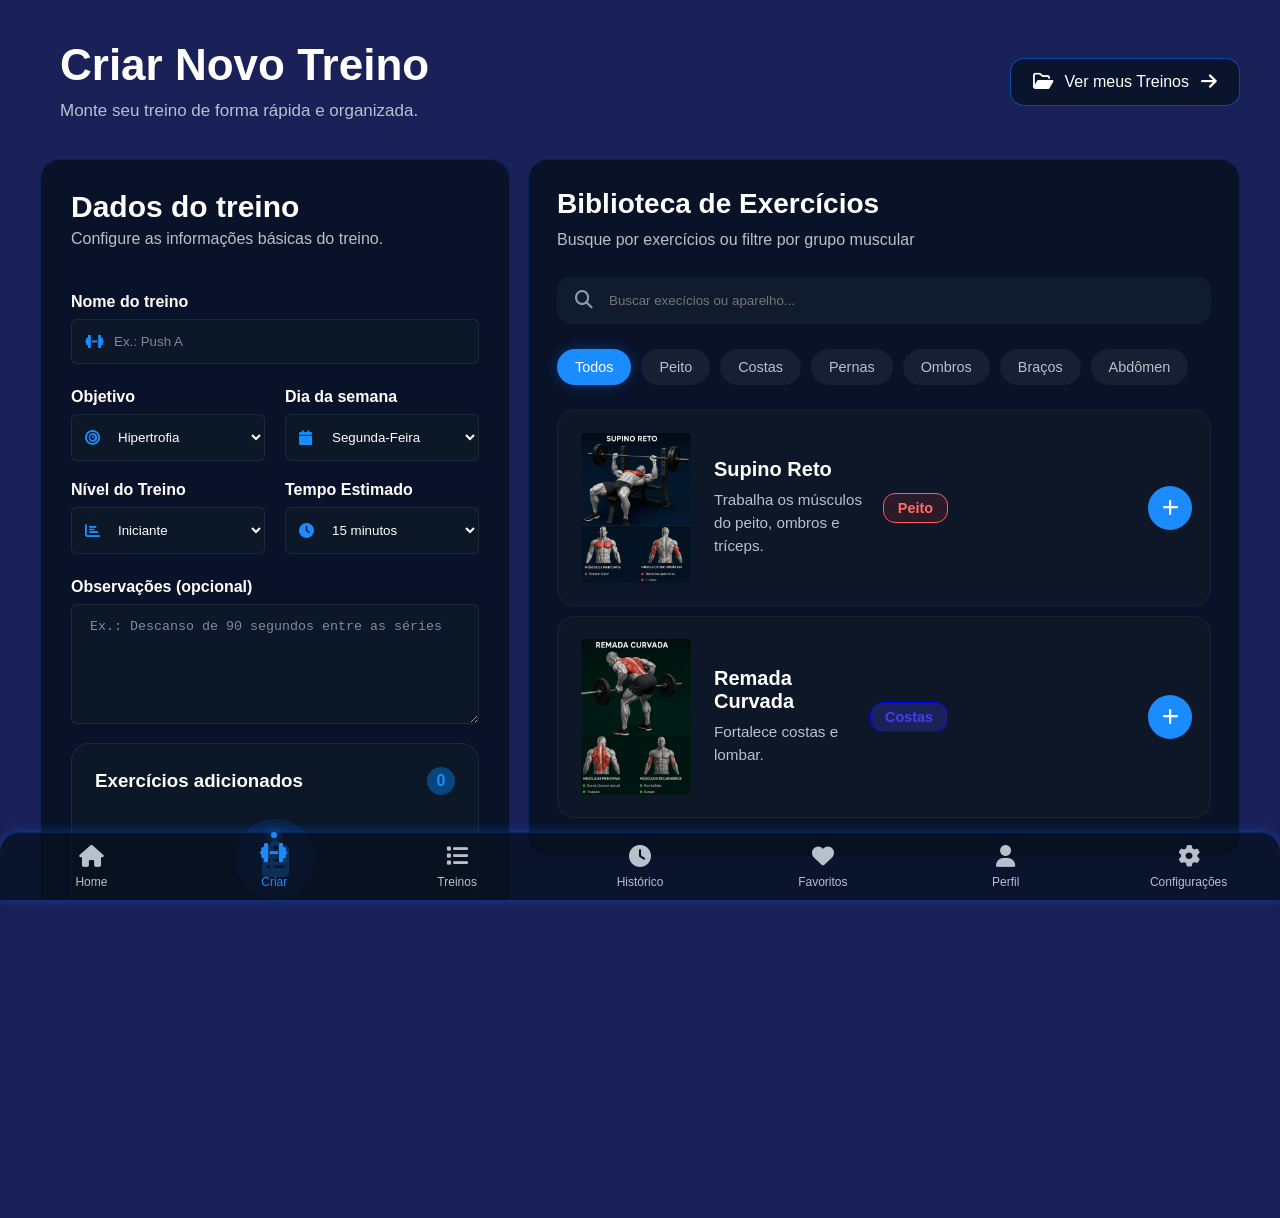
==== pages/criar-treino.html @ e54605cf "Primeiro commit - Dashboard Fitness" ====
<!DOCTYPE html>
<html lang="pt-br">
<head>
    <meta charset="UTF-8">
    <meta name="viewport" content="width=device-width, initial-scale=1.0">
    <link rel="stylesheet" href="../css/global.css">
    <link rel="stylesheet" href="../css/dashboard.css">
    <link rel="stylesheet" href="https://cdnjs.cloudflare.com/ajax/libs/font-awesome/6.5.1/css/all.min.css">
    <title>Guiftness</title>

    
</head>
<body>
   <main class="conteudo">
    <header class="cabecalho-pagina">
        <div class="cabecalho-esquerdo">

            <div class="cabecalho-icone">
                
            </div>

            <div class="cabecalho-titulo">
                <h1>Criar Novo Treino</h1>
                <p>
                    Monte seu treino de forma rápida e organizada.
                </p>
            </div>

        </div>
        <div class="cabecalho-direito">

            <div class="cabecalho-link">
                <a href="treinos.html"> 
                    <i class="fa-regular fa-folder-open"></i>
                    <span>Ver meus Treinos </span>
                    <i class="fa-solid fa-arrow-right"></i>

                </a>
            </div>

        </div>

    </header>

    <section class="area-principal">
       
        <section class="card-treino">

            <header class="titulo-card">
                <h2>Dados do treino</h2>
                <p>
                    Configure as informações básicas do treino.
                </p>

            </header>
            <form class="form-treino">
                <div class="campo-formulario">
                    
                    <label for="nomeTreino">
                        Nome do treino
                    </label>
                    <div class="campo-icone">
                        <i class="fa-solid fa-dumbbell"></i>
                        <input
                        type="text"
                        id="nomeTreino"
                        placeholder="Ex.: Push A">
                    </div>

                </div>
                <div class="campos-grid">
                    <div class="campo-formulario">
                        <label for="objetivoTreino"> Objetivo</label>

                        <div class="campo-icone">
                            <i class="fa-solid fa-bullseye"></i>

                            <select name="objetivoTreino"
                            class="objetivo-treino" >
                    
                        
                                <option value="hipertrofia">
                                    Hipertrofia
                                </option>
                                <option value="forca">
                                    Força
                                </option>
                                <option value="resistencia">
                                    Resistência
                                </option>
                                <option value="emagrecimento">
                                    Emagrecimento
                                </option>
                    
                            </select>
                        </div>
                    </div>
                    <div class="campo-formulario">
                        <label for="dia">Dia da semana</label>

                        <div class="campo-icone">
                            <i class="fa-solid fa-calendar"></i>


                            <select name="dia" id="dia">
                            
                                <option value="segunda">
                                    Segunda-Feira
                                </option>
                                <option value="terca">
                                    Terça-Feira
                                </option>
                                <option value="quarta">
                                    Quarta-Feira
                                </option>
                                <option value="quinta">
                                    Quinta-Feira
                                </option>
                                <option value="sexta">
                                    Sexta-Feira
                                </option>
                                <option value="sabado">
                                    Sabádo
                                </option>
                                <option value="domingo">
                                    Domingo
                                </option>
                            </select>
                        </div>
                    </div>
                    <div class="campo-formulario">

                       <label for="nivel">Nível do Treino</label>

                       <div class="campo-icone">
                        <i class="fa-solid fa-chart-bar"></i>


                           <select name="nivel" id="nivel">
                           
                                <option value="iniciante">
                                    Iniciante
                                </option>
                                <option value="intermediario">
                                    Intermediário
                                </option>
                                <option value="avancado">
                                    Avançado
                                </option>
                           </select>
                       </div>
                        
                    </div>
                    <div class="campo-formulario">
                        <label for="tempo">
                            Tempo Estimado
                        </label>
                        <div class="campo-icone">

                            <i class="fa-solid fa-clock"></i>
                            
                            <select name="tempo" id="tempo" >
                            
                                <option value="15">
                                    15 minutos
                                </option>
                                <option value="30">
                                    30 minutos
                                </option>
                                <option value="45">
                                    45 minutos
                                </option>
                                <option value="60">
                                    60 minutos
                                </option>
                                <option value="75">
                                    75 minutos
                                </option>
                                <option value="90">
                                    90 minutos
                                </option>
                                <option value="120">
                                    120 minutos
                                </option>
                            </select>
                        </div>
                    </div>
                </div>
                <div class="campo-formulario">
                    <label for="observacoes">
                        Observações (opcional)
                    </label>
                    <textarea 
                    name="observacoes" 
                    id="observacoes"
                    placeholder="Ex.: Descanso de 90 segundos entre as séries"></textarea>

                </div>
            </form>

        <section class="exercicios-adicionados">

                <header>
                    <h3>Exercícios adicionados </h3>
                    <span class="contador">0</span>
                </header>

                <div class="conteudo-lista">
                    <i class="fa-solid fa-clipboard-list"></i>

                    <h4>Nenhum exercício adicionado</h4>

                    <p>Adicione exercícios da biblioteca ao lado para montar seu treino</p>

                </div>
         </section>

         <footer class="acoes-treino">

            <button>
                <i class="fa-regular fa-floppy-disk"></i>
                Salvar treino
            </button>

         </footer>
           

        </section>
        
        <section class="biblioteca">
            <header>
                <h2>Biblioteca de Exercícios</h2>
                <p>Busque por exercícios ou filtre por grupo muscular</p>
            </header>
            <div class="campo-busca">

                <i class="fa-solid fa-magnifying-glass"></i>

               <input 
               type="search" 
               name="busca"
               id="busca"
               placeholder="Buscar execícios ou aparelho...">
            </div>
            <div class="filtros">
                <button class="ativo" data-filtro="todos">Todos</button>
                <button data-filtro="peito">Peito</button>
                <button data-filtro="costas">Costas</button>
                <button data-filtro="pernas">Pernas</button>
                <button data-filtro="ombros">Ombros</button>
                <button data-filtro="braco">Braços</button>
                <button data-filtro="abdomen">Abdômen</button>
            </div>
            <div class="lista-exercicio">
            <!--     <article class="card-exercicio" data-grupo="peito">

                    <img src="#" alt="Pessoa executando o exercício Supino Reto.">

                    <div class="conteudo-exercicio">

                        <h3>Supino Reto</h3>
  
                        <p class="descricao">
                            Trabalha os músculos do peito,  <br>ombros e tríceps.
                        </p>
                    </div>
                     <div class="acoes-exercicio">

                        <div class="tags">
                            <span class="tag-musculo-peito">Peito</span>

                           
                           
                        </div>
                        
                        <button class="btn-adicionar">
                            <i class="fa-solid fa-plus"></i>
                        </button>
                    </div> -->
                </article>
            </div>      
        </section>
      
     
    </section>
    
    <section class="informacoes">
        <article>

        </article>
        <article>

        </article>
        <article>

        </article>

    </section>
    
    

   </main>
       <nav class="menu-inferior">

            <a  href="../index.html">
                <i class="fa-solid fa-house"></i>
                <span>Home</span>
            </a>

            <a class="ativo"  href="pages/criar-treino.html">
               <i class="fa-solid fa-dumbbell"></i>
                <span>Criar</span>
            </a>

            <a href="pages/treinos.html" class="btn">
                <i class="fa-solid fa-list"></i>
                <span>Treinos</span>
            </a>

            <a href="pages/historico-treino.html">
                <i class="fa-solid fa-clock"></i>
                <span>Histórico</span>
            </a>

            <a href="pages/exercicios-favoritos.html">
                <i class="fa-solid fa-heart"></i>
                <span>Favoritos</span>
            </a>

            <a href="pages/perfil.html">
                <i class="fa-solid fa-user"></i>
                <span>Perfil</span>
            </a>

            <a href="pages/configuracoes.html">
                <i class="fa-solid fa-gear"></i>
                <span>Configurações</span>
            </a>


        </nav>
   
   <script src="../js/criar-treino.js"></script>
</body>
</html>
---- css/global.css ----
@charset "UTF-8";

:root {
    --corFundo0: rgb(26, 32, 88);
    --cor1: #006eff;
    --cor2: #1b8cff;
    --cor3: rgba(0,140,255,0.4);

    --font-padrao: Arial, Helvetica,  Sans-serif;
    --font-destaque: ;
}

/* Remove espaços padrões do navegador */
* {
    margin: 0px;
    padding: 0px;
    box-sizing: border-box;
    
}

html, body {
    width: 100%;
    margin: 0;
    padding: 0;
    overflow-x: hidden;

}

main {
    margin: auto;
    
    padding: 40px;
}

body {
    font-family: var(--font-padrao);
    color: white;

    background-color: var(--corFundo0); /* Se caso o sevidor demorar carregar a imagem*/
    background-image: linear-gradient(rgba(5,12,24,.78)), url(../imagens/fundo-index02.png);
    background-size: cover;
    background-position: center;
    background-attachment: fixed;
    height: 100vh;
    
}


.logo {
    display: flex;
   
    align-items: center;
    gap: 15px;
    padding: 5px;
   
}

.logo i {
    
    font-size: 34px;
    color: var(--cor2);
}

.logo span {
    color: var(--cor2);

}

.texto-logo h2 {
    color: white;
    font-size: 20px;
}

.texto-logo span {
    color: var(--cor2);
    font-size: 18px;
    font-weight: bold;
}

/*Configuração da SIDEBAR*/

.menu-inferior {
    position: fixed;

    bottom: 0;
    left: 0;

    width: 100%;
    height: 80px;
}



.menu-inferior {
    position: fixed;
    bottom: 0;
    left: 0;

    width: 100%;
    height: 68px;

    display: flex;
    justify-content: space-around;
    align-items: center;

    background: rgba(7, 17, 31, .75);

    backdrop-filter: blur(0px);

    border-top: 1px solid rgba(0, 110, 255, .25);

    box-shadow: 0 0 12px rgba(0,110,255,.4);

    border-radius: 20px 20px 0 0 ;

    z-index: 1000;

    
}

.menu-inferior a {
    flex: 1;

    display: flex;
    flex-direction: column;

    align-items: center;
    justify-content: center;

    gap: 6px;

    text-decoration: none;
    color: #b8c0cc;

    transition: .3s;

    position: relative;
}

.menu-inferior a i {
    font-size: 22px;
    margin-bottom: 2px;
}

.menu-inferior a span {
    font-size: 12px;
    font-weight: 500;
}

.menu-inferior a.ativo {
    color: var(--cor2);
}

.menu-inferior a.ativo i {
    transform: translateY(-3px);
}

.menu-inferior a.ativo::before {
    content: "";

    position: absolute;

    width: 6px;
    height: 6px;

    top: -13px;
    left: 50%;

    transform: translateX(-50%);

    border-radius: 50%;

    background: var(--cor2);

    box-shadow: 0 0 10px var(--cor2);
}
---- css/dashboard.css ----
@charset "UTF-8";


/* Cores das tags dos treinos */
:root  {
    --tag-peito1: #ff5b5b;
    --tag-peito2: #ff6d6d;
    --tag-peito3: rgba(255,60,60,.12);
    --tag-costa1: rgb(0, 0, 245) ;
    --tag-costa2: rgb(63, 63, 245);
    --tag-costa3: rgba(70, 70, 250, 0.24);    
    --tag-ombros1:#f59e0b;     
    --tag-pernas1:#22c55e;               
}

/* CSS da pagina criar treino */
.cabecalho-pagina {
    display: flex;
    justify-content: space-between;
    align-items: center;

    margin-bottom: 35px;
}

.cabecalho-esquerdo {
    display: flex;
    align-items: center;
    gap: 20px;
}

.cabecalho-direito {
    display: flex;
    align-items: center;
    gap: 20px;
}


   
.cabecalho-titulo h1 {
    font-size: 44px;
    font-weight: 700;
    margin-bottom: 8px;
}

.cabecalho-titulo p {
    font-size: 17px;
    color: #b8c0cc;

    line-height: 1.5 ;
}

.cabecalho-icone i {
    position: absolute;

    left: 50px;

    top: 50%;

    transform: translateY(-50%);

    color: #8b98aa;

    pointer-events: none;
   


} 

.cabecalho-link a {
    display: flex;
    align-items: center;
    gap: 12px;

    padding: 14px 22px;

    border-radius: 14px;
    border: 1px solid rgba(0, 110, 255, .60);

    background: rgba(7, 17, 31, .75);

    color: white;

    text-decoration: none;

    transition: .3s;

   
}

.cabecalho-link a:hover {
    transform: translateY(-3px);

    border-color: var(--cor2);

    box-shadow: 0 0 20px rgba(0, 110, 255, .20);
}

/* ======================
Configuração dos painéis 
========================*/

.area-principal {
    display: grid;
    grid-template-columns: 470px 1fr;

    gap: 18px;

    align-items: start;

   /*  border: 2px solid red; */
    
   
}

/* ====================
Dados do Treino
======================= */


.card-treino {
    display: flex;
    flex-direction: column;
    gap: 15px;

    background: rgba(7, 17, 31, .82);

    border: 1px solid rgba(0, 110, 255, .20);

    border-radius: 20px;

    padding: 30px;

    backdrop-filter: blur(12px);

   /*  border: 2px solid yellow; */
}

.titulo-card {
    margin-bottom: 30px;
}

.titulo-card h2 {
    font-size: 30px;

    margin-bottom: 6px;
}

.titulo-card p {
    color: #b8c0cc;
}

.form-treino {
    display: flex;

    flex-direction: column;

    gap: 24px;
}







/* Campos-grid */
.campos-grid {
    display: grid;
    
    grid-template-columns: 1fr 1fr;

    gap: 20px;
}

/* Regra geral */
.campo-formulario input,
.campo-formulario select,
.campo-formulario textarea {
   

    width: 100%;

    padding: 14px 18px;

    border: 1px solid rgba(255, 255, 255, .08);

    border-radius: 6px;

    background: rgba(15, 25, 40, .85);

    color: #ffffff;
}

/* Regra específica dos campos que possuem ícone */
.campo-icone input,
.campo-icone select {
    
    padding-left: 42px;
}

.campo-icone {
    position: relative;
   

}

.campo-icone i {
    position: absolute;

    left: 14px;
    top: 50%;

    transform: translateY(-50%);

    color: var(--cor2);

    font-size: 15px;

    pointer-events: none;

    z-index: 1;


} 


.campo-formulario input:focus, 
.campo-formulario select:focus, 
.campo-formulario textarea:focus {
    outline: none;

    border-color: var(--cor2);

    box-shadow: 0 0 12px rgba(0, 110, 255, .25);
}

.campo-formulario input::placeholder,
.campo-formulario textarea::placeholder {

    color: #7d8b9f;
}

.campo-formulario textarea {
    min-height: 120px;
    resize: vertical;
}

.campo-formulario label {
    display: block;

    margin-bottom: 8px;

    font-weight: 600;
}


/* =========================
Seção exercícios adicionados
 ==========================*/

 .exercicios-adicionados {

    background: rgba(15,25, 40, .85);

    border: 1px solid rgba(255, 255, 255, .08);

    border-radius: 18px;

    padding: 23px;
}

.exercicios-adicionados header {
    display: flex;
    justify-content: space-between;

    align-items: center;

    margin-bottom: 24px;
}

.contador {
    display: flex;

    align-items: center;
    justify-content: center;

    width: 28px;
    height: 28px;

    border-radius: 999px;

    background: var(--cor3);
    color: var(--cor2);

    font-weight: 700;
}

.conteudo-lista {
    display: flex;
    flex-direction: column;
    align-items: center;
    justify-content: center;
    text-align: center;
    min-height: 220px;

    gap: 18px;
}

.conteudo-lista i {
    width: 80px;
    height: 80px;

    display: flex;
    justify-content: center;
    align-items: center;

    margin: 0 auto 25px;

    border-radius: 50%;
    background: rgba(0, 110, 255, .15);

    color: var(--cor2);

    font-size: 36px;
}

.conteudo-lista h4 {
    font-size: 22px;
    font-weight: 700;

    margin-bottom: 10px;

    color: white;
}

.conteudo-lista p {
    max-width: 320px;

    margin: 0 auto;

    line-height: 1.6;

    color: #b8c0cc;

    font-size: .95rem;
}

i {
    font-size: 18px;
    
}
.acoes-treino {
    margin-top: 18px;
}
.acoes-treino button {
    
    width: 100%;

    padding: 14px 20px;

    border: none;
    border-radius: 12px;

    background: var(--cor2);
    color: white;

    font-size: 1rem ;
    font-weight: 600;
    cursor: pointer;

    display: flex;
    align-items: center;
    justify-content: center;
    gap: 10px;

    transition: .3s ease;

}

.acoes-treino button:hover {
    transform: translateY(-2px);

    box-shadow: 0 8px 20px rgba(0, 110, 255, .30);  
}

.acoes-treino button:active {
    transform: translateY(0);
}

.acoes-lixeira button {
    display: flex;
    align-items: center;
    justify-content: center;
    
    width: 100%;
    
    border-radius: 10px;
    border: none;

    cursor: pointer;

    
}

/* =======================
 Cofiguração da Biblioteca
 =========================*/ 

 .biblioteca {
    background: rgba(7, 17, 31, .88);

    border: 1px solid rgba(0, 110, 255, .20);



    border-radius: 20px;

    padding: 28px;

   /*  border: 2px solid linen; */
}

.biblioteca header {
    margin-bottom: 25px;
}

.biblioteca h2 {
    font-size: 28px;
    margin-bottom: 8px;
}

.biblioteca p {
    color: #b8c0cc;

    line-height: 1.5;
}

.campo-busca {
    position: relative;
    margin: 25px 0;
}

.campo-busca i {
    position: absolute;

    left: 18px;

    top: 50%;

    transform: translateY(-50%);

    color: #8b98aa;

    pointer-events: none;
}

.campo-busca input {
    width: 100%;

    padding: 16px 20px 16px 52px;

    border: none;

    outline: none;

    border-radius: 14px;

    background: rgba(18, 30, 48, .85);

    color: white;

}

.filtros {
    display: flex;
    gap: 10px;

    margin: 25px 0;

    flex-wrap: wrap;
}

.filtros button {
    padding: 10px 18px;

    border: none;

    border-radius: 999px;

    background: rgba(255, 255, 255, .06);

    color: #b8c0cc;

    font-size: .9em;

    cursor: pointer;

    transition: .30s;
}

.filtros button:hover {
    background: rgba(0, 110, 255, .18);

    color: white;
}

.filtros  button.ativo {
    background: var(--cor2);

    color: white;

    box-shadow: 0 0 15px rgba(0, 110, 255, .35);
}


/* ========================
Estilização da Biblioteca
=========================== */



.card-exercicio {
  
    display: flex;
    align-items: center;

    gap: 18px;

    padding: 16px 18px;

    background: rgba(16, 24, 40, .92);

    border: 1px solid rgba(255, 255, 255, .05);

    border-radius: 18px;

    margin-bottom: 10px;

    transition: .3s ease;

}

.card-exercicio:hover {
    transform: translateY(-3px);

    border-color: rgba(0, 110, 255, .35);

    box-shadow:  0 12 25px rgba(0, 110, 255, .15);
}

.card-exercicio img {
    width: 120px;
    padding: 100px;
    padding: 6px 5px;

    border-radius: 10px;

    object-fit: cover;

    flex-shrink: 0;

    
}

.conteudo-exercicio {
    flex: 1;

    display: flex;

    flex-direction: column;

    gap: 8px;
}

.conteudo-exercicio h3 {
    font-size: 20px;

    font-weight: 700;

    color: white;
}

.descricao {
    color: #b8c0cc;

    line-height: 1.5;

    font-size: .95rem;
}

.acoes-exercicio {
    display: flex;
    align-items: center;

    gap: 200px;
    
    margin-left: auto;

}

.peito {
   
    display: inline-flex;
    align-items: center;
    justify-content: center;

    padding: 6px 14px;

    border-radius: 12px;

    font-size: .90rem;
    font-weight: 600;

    border: 1px solid var(--tag-peito1) ;
    color: var(--tag-peito2);
    background: var(--tag-peito3);
}

.costas {
   

    display: inline-flex;
    align-items: center;
    justify-content: center;

    padding: 6px 14px ;

    border-radius: 12px;

    font-size: .90rem;
    font-weight: 600;

    border: 1px solid var(--tag-costa1);
    color: var(--tag-costa2);
    background: var(--tag-costa3);

}



 .lista-exercicio button {
    width: 44px;
    height: 44px;

    border: none;

    border-radius: 50%;

    background: var(--cor2);

    color: white;

    font-size: 20px;

    cursor: pointer;

    transition: .30s;
}

.lista-exercicio button:hover {
    transform: scale(1.08);

    box-shadow: 0 0 20px rgba(0, 110, 255, .35);
}
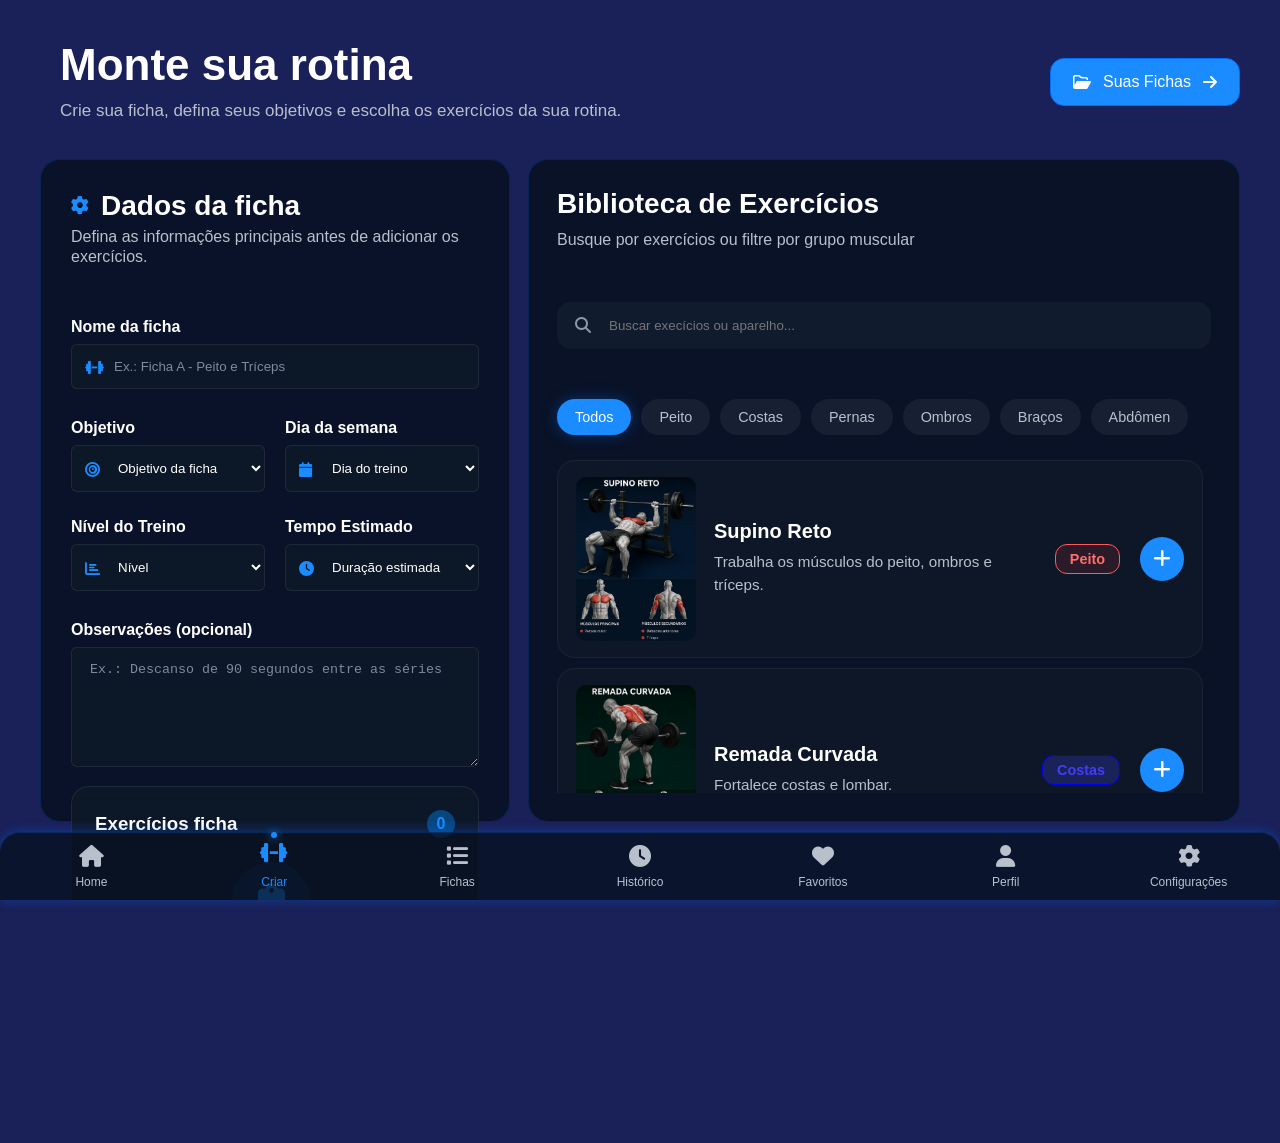
==== commit 0ec17284: "Novas funcionalidades adicionadas: foi implementado uma função para criar fichas dos exercícios" ====
--- a/pages/criar-treino.html
+++ b/pages/criar-treino.html
@@ -4,7 +4,8 @@
     <meta charset="UTF-8">
     <meta name="viewport" content="width=device-width, initial-scale=1.0">
     <link rel="stylesheet" href="../css/global.css">
-    <link rel="stylesheet" href="../css/dashboard.css">
+    <link rel="stylesheet" href="../css/criar-treino.css">
+    <link rel="stylesheet" href="../css/treino.css">
     <link rel="stylesheet" href="https://cdnjs.cloudflare.com/ajax/libs/font-awesome/6.5.1/css/all.min.css">
     <title>Guiftness</title>
 
@@ -20,9 +21,9 @@
             </div>
 
             <div class="cabecalho-titulo">
-                <h1>Criar Novo Treino</h1>
+                <h1>Monte sua rotina</h1>
                 <p>
-                    Monte seu treino de forma rápida e organizada.
+                    Crie sua ficha, defina seus objetivos e escolha os exercícios da sua rotina.
                 </p>
             </div>
 
@@ -32,7 +33,7 @@
             <div class="cabecalho-link">
                 <a href="treinos.html"> 
                     <i class="fa-regular fa-folder-open"></i>
-                    <span>Ver meus Treinos </span>
+                    <span>Suas Fichas </span>
                     <i class="fa-solid fa-arrow-right"></i>
 
                 </a>
@@ -46,26 +47,31 @@
        
         <section class="card-treino">
 
-            <header class="titulo-card">
-                <h2>Dados do treino</h2>
-                <p>
-                    Configure as informações básicas do treino.
-                </p>
+            <header class="titulo-card">    
+
+                <div class="titulo-card-topo">
+                    <i class="fa-solid fa-gear"></i>
+                    <h2>Dados da ficha</h2>  
+                </div>
+
+                <p>Defina as informações principais antes de adicionar os exercícios.</p>
 
             </header>
             <form class="form-treino">
                 <div class="campo-formulario">
                     
-                    <label for="nomeTreino">
-                        Nome do treino
+                    <label for="nome-Treino">
+                        Nome da ficha 
                     </label>
                     <div class="campo-icone">
                         <i class="fa-solid fa-dumbbell"></i>
                         <input
                         type="text"
-                        id="nomeTreino"
-                        placeholder="Ex.: Push A">
-                    </div>
+                        id="nome-Treino"
+                        placeholder="Ex.: Ficha A - Peito e Tríceps">
+                    </div>
+                    <!-- Mensagem de erro, se o campo tiver vazio -->
+                    <small class="mensagem-erro" id="erro-nome"></small>
 
                 </div>
                 <div class="campos-grid">
@@ -78,7 +84,8 @@
                             <select name="objetivoTreino"
                             class="objetivo-treino" >
                     
-                        
+                              <option value="" class="option-placeholder">Objetivo da ficha</option>
+
                                 <option value="hipertrofia">
                                     Hipertrofia
                                 </option>
@@ -93,6 +100,8 @@
                                 </option>
                     
                             </select>
+                    <!-- Mensagem de erro, se o campo tiver vazio -->
+                    <small class="mensagem-erro" id="erro-objetivo"></small>
                         </div>
                     </div>
                     <div class="campo-formulario">
@@ -102,8 +111,8 @@
                             <i class="fa-solid fa-calendar"></i>
 
 
-                            <select name="dia" id="dia">
-                            
+                            <select name="dia" id="dia-semana">
+                                <option value="" class="option-placeholder" >Dia do treino </option>
                                 <option value="segunda">
                                     Segunda-Feira
                                 </option>
@@ -126,6 +135,8 @@
                                     Domingo
                                 </option>
                             </select>
+                    <!-- Mensagem de erro, se o campo tiver vazio -->
+                    <small class="mensagem-erro" id="erro-dia-semana"></small>
                         </div>
                     </div>
                     <div class="campo-formulario">
@@ -135,9 +146,11 @@
                        <div class="campo-icone">
                         <i class="fa-solid fa-chart-bar"></i>
 
-
+                            
                            <select name="nivel" id="nivel">
-                           
+                                <option value="" class="option-placeholder">
+                                    Nível
+                                </option>
                                 <option value="iniciante">
                                     Iniciante
                                 </option>
@@ -148,6 +161,8 @@
                                     Avançado
                                 </option>
                            </select>
+                    <!-- Mensagem de erro, se o campo tiver vazio -->
+                    <small class="mensagem-erro" id="erro-nivel"></small>
                        </div>
                         
                     </div>
@@ -160,7 +175,9 @@
                             <i class="fa-solid fa-clock"></i>
                             
                             <select name="tempo" id="tempo" >
-                            
+                                <option value="" class="option-placeholder">
+                                    Duração estimada
+                                </option>
                                 <option value="15">
                                     15 minutos
                                 </option>
@@ -183,6 +200,10 @@
                                     120 minutos
                                 </option>
                             </select>
+
+                    <!-- Mensagem de erro, se o campo tiver vazio -->
+                    <small class="mensagem-erro" id="erro-tempo"></small>
+
                         </div>
                     </div>
                 </div>
@@ -201,25 +222,27 @@
         <section class="exercicios-adicionados">
 
                 <header>
-                    <h3>Exercícios adicionados </h3>
+                    <h3>Exercícios ficha </h3>
                     <span class="contador">0</span>
                 </header>
 
                 <div class="conteudo-lista">
+                    <!-- exercícios criados pelo JS -->
                     <i class="fa-solid fa-clipboard-list"></i>
 
                     <h4>Nenhum exercício adicionado</h4>
 
-                    <p>Adicione exercícios da biblioteca ao lado para montar seu treino</p>
-
-                </div>
+                    <p>Adicione exercícios da biblioteca ao lado para montar sua ficha de treino.</p>
+
+                </div>
+                <p id="mensagem-exercicios" class="mensagem-erro"></p>
          </section>
 
          <footer class="acoes-treino">
 
             <button>
                 <i class="fa-regular fa-floppy-disk"></i>
-                Salvar treino
+                Salvar ficha
             </button>
 
          </footer>
@@ -227,59 +250,53 @@
 
         </section>
         
-        <section class="biblioteca">
-            <header>
-                <h2>Biblioteca de Exercícios</h2>
-                <p>Busque por exercícios ou filtre por grupo muscular</p>
-            </header>
-            <div class="campo-busca">
-
-                <i class="fa-solid fa-magnifying-glass"></i>
-
-               <input 
-               type="search" 
-               name="busca"
-               id="busca"
-               placeholder="Buscar execícios ou aparelho...">
-            </div>
-            <div class="filtros">
-                <button class="ativo" data-filtro="todos">Todos</button>
-                <button data-filtro="peito">Peito</button>
-                <button data-filtro="costas">Costas</button>
-                <button data-filtro="pernas">Pernas</button>
-                <button data-filtro="ombros">Ombros</button>
-                <button data-filtro="braco">Braços</button>
-                <button data-filtro="abdomen">Abdômen</button>
-            </div>
-            <div class="lista-exercicio">
-            <!--     <article class="card-exercicio" data-grupo="peito">
-
-                    <img src="#" alt="Pessoa executando o exercício Supino Reto.">
-
-                    <div class="conteudo-exercicio">
-
-                        <h3>Supino Reto</h3>
-  
-                        <p class="descricao">
-                            Trabalha os músculos do peito,  <br>ombros e tríceps.
-                        </p>
-                    </div>
-                     <div class="acoes-exercicio">
-
-                        <div class="tags">
-                            <span class="tag-musculo-peito">Peito</span>
-
-                           
-                           
+        
+            <section class="biblioteca">
+                <header>
+                    <h2>Biblioteca de Exercícios</h2>
+                    <p>Busque por exercícios ou filtre por grupo muscular</p>
+                </header>
+                <div class="campo-busca">
+                    <i class="fa-solid fa-magnifying-glass"></i>
+                   <input
+                   type="search"
+                   name="busca"
+                   id="busca"
+                   placeholder="Buscar execícios ou aparelho...">
+                </div>
+                <div class="filtros">
+                    <button class="ativo" data-filtro="todos">Todos</button>
+                    <button data-filtro="peito">Peito</button>
+                    <button data-filtro="costas">Costas</button>
+                    <button data-filtro="pernas">Pernas</button>
+                    <button data-filtro="ombros">Ombros</button>
+                    <button data-filtro="braco">Braços</button>
+                    <button data-filtro="abdomen">Abdômen</button>
+                </div>
+                <div class="lista-exercicio">
+                <!--     <article class="card-exercicio" data-grupo="peito">
+                        <img src="#" alt="Pessoa executando o exercício Supino Reto.">
+                        <div class="conteudo-exercicio">
+                            <h3>Supino Reto</h3>
+                            <p class="descricao">
+                                Trabalha os músculos do peito,  <br>ombros e tríceps.
+                            </p>
                         </div>
-                        
-                        <button class="btn-adicionar">
-                            <i class="fa-solid fa-plus"></i>
-                        </button>
-                    </div> -->
-                </article>
-            </div>      
-        </section>
+                         <div class="acoes-exercicio">
+                            <div class="tags">
+                                <span class="tag-musculo-peito">Peito</span>
+            
+            
+                            </div>
+            
+                            <button class="btn-adicionar">
+                                <i class="fa-solid fa-plus"></i>
+                            </button>
+                        </div> -->
+                    </article>
+                </div>
+            </section>
+        </div>
       
      
     </section>
@@ -300,39 +317,39 @@
     
 
    </main>
-       <nav class="menu-inferior">
+       <nav class="menu-inferior"> <!-- Menu de navegação -->
 
             <a  href="../index.html">
                 <i class="fa-solid fa-house"></i>
                 <span>Home</span>
             </a>
 
-            <a class="ativo"  href="pages/criar-treino.html">
+            <a class="ativo"  href="criar-treino.html">
                <i class="fa-solid fa-dumbbell"></i>
                 <span>Criar</span>
             </a>
 
-            <a href="pages/treinos.html" class="btn">
+            <a href="treinos.html" class="btn">
                 <i class="fa-solid fa-list"></i>
-                <span>Treinos</span>
-            </a>
-
-            <a href="pages/historico-treino.html">
+                <span>Fichas</span>
+            </a>
+
+            <a href="historico-treino.html">
                 <i class="fa-solid fa-clock"></i>
                 <span>Histórico</span>
             </a>
 
-            <a href="pages/exercicios-favoritos.html">
+            <a href="exercicios-favoritos.html">
                 <i class="fa-solid fa-heart"></i>
                 <span>Favoritos</span>
             </a>
 
-            <a href="pages/perfil.html">
+            <a href="perfil.html">
                 <i class="fa-solid fa-user"></i>
                 <span>Perfil</span>
             </a>
 
-            <a href="pages/configuracoes.html">
+            <a href="configuracoes.html">
                 <i class="fa-solid fa-gear"></i>
                 <span>Configurações</span>
             </a>
--- a/css/global.css
+++ b/css/global.css
@@ -1,98 +1,120 @@
 @charset "UTF-8";
 
+/* =========================
+   VARIÁVEIS GLOBAIS
+   ========================= */
+
 :root {
-    --corFundo0: rgb(26, 32, 88);
-    --cor1: #006eff;
-    --cor2: #1b8cff;
-    --cor3: rgba(0,140,255,0.4);
-
-    --font-padrao: Arial, Helvetica,  Sans-serif;
-    --font-destaque: ;
-}
-
-/* Remove espaços padrões do navegador */
+
+    /* Cores principais */
+    --cor-fundo: rgb(26, 32, 88);
+    --cor-primaria: #006eff;
+    --cor-destaque: #1b8cff;
+    --cor-destaque-transparente: rgba(0, 140, 255, .40);
+
+    /* Textos */
+    --cor-texto: #ffffff;
+    --cor-texto-secundario: #b8c0cc;
+    --cor-placeholder: #7d8b9f;
+
+    /* Fontes */
+    --font-padrao: Arial, Helvetica, sans-serif;
+}
+
+
+/* =========================
+   RESET
+   ========================= */
+
 * {
-    margin: 0px;
-    padding: 0px;
+    margin: 0;
+    padding: 0;
     box-sizing: border-box;
-    
-}
-
-html, body {
+}
+
+
+html,
+body {
     width: 100%;
     margin: 0;
     padding: 0;
     overflow-x: hidden;
-
-}
-
-main {
-    margin: auto;
-    
-    padding: 40px;
-}
+}
+
+
+/* =========================
+   BODY
+   ========================= */
 
 body {
     font-family: var(--font-padrao);
-    color: white;
-
-    background-color: var(--corFundo0); /* Se caso o sevidor demorar carregar a imagem*/
-    background-image: linear-gradient(rgba(5,12,24,.78)), url(../imagens/fundo-index02.png);
+
+    color: var(--cor-texto);
+
+    background-color: var(--cor-fundo);
+
+    background-image:
+        linear-gradient(rgba(5, 12, 24, .78)),
+        url("../imagens/fundo-index02.png");
+
     background-size: cover;
     background-position: center;
     background-attachment: fixed;
-    height: 100vh;
-    
-}
-
+
+    min-height: 100vh;
+}
+
+
+/* =========================
+   MAIN
+   ========================= */
+
+main {
+    margin: auto;
+    padding: 40px;
+}
+
+
+/* =========================
+   LOGO
+   ========================= */
 
 .logo {
     display: flex;
-   
     align-items: center;
+
     gap: 15px;
     padding: 5px;
-   
 }
 
 .logo i {
-    
     font-size: 34px;
-    color: var(--cor2);
+    color: var(--cor-destaque);
 }
 
 .logo span {
-    color: var(--cor2);
-
+    color: var(--cor-destaque);
 }
 
 .texto-logo h2 {
-    color: white;
+    color: var(--cor-texto);
     font-size: 20px;
 }
 
 .texto-logo span {
-    color: var(--cor2);
+    color: var(--cor-destaque);
     font-size: 18px;
     font-weight: bold;
 }
 
-/*Configuração da SIDEBAR*/
+
+/* =========================
+   MENU INFERIOR
+   ========================= */
 
 .menu-inferior {
     position: fixed;
 
-    bottom: 0;
-    left: 0;
-
-    width: 100%;
-    height: 80px;
-}
-
-
-
-.menu-inferior {
-    position: fixed;
     bottom: 0;
     left: 0;
 
@@ -109,14 +131,14 @@
 
     border-top: 1px solid rgba(0, 110, 255, .25);
 
-    box-shadow: 0 0 12px rgba(0,110,255,.4);
-
-    border-radius: 20px 20px 0 0 ;
+    box-shadow:
+        0 0 12px rgba(0, 110, 255, .40);
+
+    border-radius: 20px 20px 0 0;
 
     z-index: 1000;
-
-    
-}
+}
+
 
 .menu-inferior a {
     flex: 1;
@@ -130,31 +152,37 @@
     gap: 6px;
 
     text-decoration: none;
+
     color: #b8c0cc;
 
     transition: .3s;
 
     position: relative;
 }
+
 
 .menu-inferior a i {
     font-size: 22px;
     margin-bottom: 2px;
 }
 
+
 .menu-inferior a span {
     font-size: 12px;
     font-weight: 500;
 }
 
+
 .menu-inferior a.ativo {
-    color: var(--cor2);
-}
+    color: var(--cor-destaque);
+}
+
 
 .menu-inferior a.ativo i {
     transform: translateY(-3px);
 }
 
+
 .menu-inferior a.ativo::before {
     content: "";
 
@@ -170,13 +198,32 @@
 
     border-radius: 50%;
 
-    background: var(--cor2);
-
-    box-shadow: 0 0 10px var(--cor2);
-}
-
-
-
-
-
-
+    background: var(--cor-destaque);
+
+    box-shadow:
+        0 0 10px var(--cor-destaque);
+}
+
+
+/* =========================
+   RESPONSIVIDADE
+   ========================= */
+
+@media (max-width: 560px) {
+
+    main {
+        padding: 20px;
+    }
+
+    .menu-inferior {
+        height: 70px;
+    }
+
+    .menu-inferior a i {
+        font-size: 20px;
+    }
+
+    .menu-inferior a span {
+        font-size: 11px;
+    }
+}
--- a/css/criar-treino.css
+++ b/css/criar-treino.css
@@ -0,0 +1,955 @@
+@charset "UTF-8";
+
+
+/* =========================
+   VARIÁVEIS DA PÁGINA
+   ========================= */
+
+:root {
+
+    /* Fundo dos elementos */
+    --criar-fundo-card: rgba(7, 17, 31, .82);
+    --criar-fundo-biblioteca: rgba(7, 17, 31, .88);
+    --criar-fundo-exercicio: rgba(16, 24, 40, .92);
+    --criar-fundo-campo: rgba(15, 25, 40, .85);
+
+    /* Bordas */
+    --criar-borda-card: rgba(0, 110, 255, .20);
+    --criar-borda-exercicio: rgba(255, 255, 255, .05);
+    --criar-borda-hover: rgba(0, 110, 255, .35);
+
+    /* Textos */
+    --criar-texto-secundario: #b8c0cc;
+    --criar-texto-placeholder: #7d8b9f;
+
+    /* Sombras */
+    --criar-sombra-hover: rgba(0, 110, 255, .15);
+
+
+    /* =========================
+       CORES DAS TAGS
+       ========================= */
+
+    --tag-peito1: #ff5b5b;
+    --tag-peito2: #ff6d6d;
+    --tag-peito3: rgba(255, 60, 60, .12);
+
+    --tag-costa1: rgb(0, 0, 245);
+    --tag-costa2: rgb(63, 63, 245);
+    --tag-costa3: rgba(70, 70, 250, .24);
+
+    --tag-ombros1: #f59e0b;
+    --tag-pernas1: #22c55e;
+}
+
+
+/* =========================
+   CABEÇALHO
+   ========================= */
+
+.cabecalho-pagina {
+    display: flex;
+
+    justify-content: space-between;
+    align-items: center;
+
+    margin-bottom: 35px;
+}
+
+
+.cabecalho-esquerdo {
+    display: flex;
+    align-items: center;
+
+    gap: 20px;
+}
+
+
+.cabecalho-direito {
+    display: flex;
+    align-items: center;
+
+    gap: 20px;
+}
+
+
+.cabecalho-titulo h1 {
+    font-size: 44px;
+    font-weight: 700;
+
+    margin-bottom: 8px;
+}
+
+
+.cabecalho-titulo p {
+    font-size: 17px;
+
+    color: var(--criar-texto-secundario);
+
+    line-height: 1.5;
+}
+
+
+/* Ícone do cabeçalho */
+
+.cabecalho-icone {
+    position: relative;
+}
+
+
+.cabecalho-icone i {
+    position: absolute;
+
+    left: 50px;
+    top: 50%;
+
+    transform: translateY(-50%);
+
+    color: #8b98aa;
+
+    pointer-events: none;
+}
+
+
+/* Link do cabeçalho */
+
+.cabecalho-link a {
+    display: flex;
+    align-items: center;
+
+    gap: 12px;
+
+    padding: 14px 22px;
+
+    border-radius: 14px;
+
+    border: 1px solid var(--cor-primaria);
+
+   /*  border: 1px solid rgba(0, 110, 255, .60); */
+
+    background: var(--cor-destaque);
+
+    color: white;
+
+    text-decoration: none;
+
+    transition: .3s;
+}
+
+
+.cabecalho-link a:hover {
+    transform: translateY(-3px);
+
+    border-color: var(--cor-destaque);
+
+    box-shadow:
+        0 0 20px rgba(0, 110, 255, .20);
+}
+
+
+/* =========================
+   ÁREA PRINCIPAL
+   ========================= */
+
+.area-principal {
+    display: grid;
+
+    grid-template-columns: 470px 1fr;
+
+    gap: 18px;
+
+    height: calc(97vh - 210px);
+}
+
+
+.card-treino,
+.biblioteca {
+    min-height: 0;
+}
+
+
+/* =========================
+   CARD DE DADOS DO TREINO
+   ========================= */
+
+.card-treino {
+    display: flex;
+    flex-direction: column;
+
+    gap: 15px;
+
+    background: var(--criar-fundo-card);
+
+    border: 1px solid var(--criar-borda-card);
+
+    border-radius: 20px;
+
+    padding: 30px;
+
+    backdrop-filter: blur(12px);
+}
+
+
+.titulo-card {
+    margin-bottom: 35px;
+}
+
+.titulo-card-topo {
+    display: flex;
+    align-items: center;
+    gap: 12px;
+}
+
+.titulo-card-topo i {
+    color: var(--cor-destaque);
+    font-size: 18px;
+}
+
+.titulo-card-topo h2 {
+    font-size: 28px;
+}
+
+.titulo-card p {
+    margin-top: 5px;
+    color: var(--cor-texto-secundario);
+    line-height: 1.3;
+}
+
+
+/* =========================
+   FORMULÁRIO
+   ========================= */
+
+.form-treino {
+    display: flex;
+    flex-direction: column;
+
+    gap: 24px;
+}
+
+
+/* Campos em duas colunas */
+
+.campos-grid {
+    display: grid;
+
+    grid-template-columns: 1fr 1fr;
+
+    gap: 20px;
+}
+
+
+/* Campos */
+
+.campo-formulario input,
+.campo-formulario select,
+.campo-formulario textarea {
+    width: 100%;
+
+    padding: 14px 18px;
+
+    border: 1px solid rgba(255, 255, 255, .08);
+
+    border-radius: 6px;
+
+    background: var(--criar-fundo-campo);
+
+    color: white;
+}
+
+
+/* Campos com ícone */
+
+.campo-icone {
+    position: relative;
+}
+
+
+.campo-icone input,
+.campo-icone select {
+    padding-left: 42px;
+}
+
+
+.campo-icone i {
+    position: absolute;
+
+    left: 14px;
+    top: 50%;
+
+    transform: translateY(-50%);
+
+    color: var(--cor-destaque);
+
+    font-size: 15px;
+
+    pointer-events: none;
+
+    z-index: 1;
+}
+
+
+/* Foco */
+
+.campo-formulario input:focus,
+.campo-formulario select:focus,
+.campo-formulario textarea:focus {
+    outline: none;
+
+    border-color: var(--cor-destaque);
+
+    box-shadow:
+        0 0 12px rgba(0, 110, 255, .25);
+}
+
+
+/* Placeholder */
+
+.campo-formulario input::placeholder,
+.campo-formulario textarea::placeholder {
+    color: var(--criar-texto-placeholder);
+}
+
+
+/* Textarea */
+
+.campo-formulario textarea {
+    min-height: 120px;
+
+    resize: vertical;
+}
+
+
+/* Labels */
+
+.campo-formulario label {
+    display: block;
+
+    margin-bottom: 8px;
+
+    font-weight: 600;
+}
+.option-placeholder {
+    color: var(--cor-placeholder);
+   
+}
+
+
+/* =========================
+   EXERCÍCIOS ADICIONADOS
+   ========================= */
+
+.exercicios-adicionados {
+    background: var(--criar-fundo-campo);
+
+    border: 1px solid rgba(255, 255, 255, .08);
+
+    border-radius: 18px;
+
+    padding: 23px;
+}
+
+
+.exercicios-adicionados header {
+    display: flex;
+
+    justify-content: space-between;
+    align-items: center;
+
+    margin-bottom: 24px;
+}
+
+
+/* Card criado pelo JavaScript */
+
+.exercicio-adicionado {
+    display: flex;
+
+    align-items: center;
+    justify-content: space-between;
+
+    width: 100%;
+
+    padding: 5px 6px;
+
+    margin-bottom: 10px;
+
+    border-radius: 12px;
+
+    background: rgba(7, 17, 31, .88);
+
+    border: 1px solid rgba(0, 110, 255, .35);
+}
+
+
+/* Contador */
+
+.contador {
+    display: flex;
+
+    align-items: center;
+    justify-content: center;
+
+    width: 28px;
+    height: 28px;
+
+    border-radius: 999px;
+
+    background: var(--cor-destaque-transparente);
+
+    color: var(--cor-destaque);
+
+    font-weight: 700;
+}
+
+
+/* Lista dos exercícios adicionados */
+
+.conteudo-lista {
+    max-height: 290px;
+
+    overflow-y: auto;
+
+    padding-right: 8px;
+
+    scrollbar-width: thin;
+
+    scrollbar-color:
+        var(--cor-destaque)
+        transparent;
+}
+
+
+/* Scrollbar */
+
+.conteudo-lista::-webkit-scrollbar {
+    width: 6px;
+}
+
+
+.conteudo-lista::-webkit-scrollbar-track {
+    background: transparent;
+}
+
+
+.conteudo-lista::-webkit-scrollbar-thumb {
+    background: var(--cor-destaque);
+
+    border-radius: 10px;
+}
+
+
+.conteudo-lista::-webkit-scrollbar-thumb:hover {
+    background: var(--cor-destaque-transparente);
+}
+
+
+/* Estado vazio */
+
+.conteudo-lista .fa-clipboard-list {
+    width: 80px;
+    height: 80px;
+
+    display: flex;
+
+    justify-content: center;
+    align-items: center;
+
+    margin: 0 auto 25px;
+
+    border-radius: 50%;
+
+    background: rgba(0, 110, 255, .15);
+
+    color: var(--cor-destaque);
+
+    font-size: 36px;
+}
+
+
+.conteudo-lista h4 {
+    display: flex;
+
+    align-items: center;
+    justify-content: center;
+
+    font-size: 22px;
+    font-weight: 700;
+
+    margin-bottom: 10px;
+
+    color: white;
+}
+
+
+.conteudo-lista p {
+    max-width: 320px;
+
+    margin: 0 auto;
+
+    line-height: 1.6;
+
+    color: var(--criar-texto-secundario);
+
+    font-size: .95rem;
+}
+
+
+/* =========================
+   BOTÃO SALVAR
+   ========================= */
+
+.acoes-treino button {
+    width: 100%;
+
+    padding: 14px 20px;
+
+    border: none;
+
+    border-radius: 12px;
+
+    background: var(--cor-destaque);
+
+    color: white;
+
+    font-size: 1rem;
+    font-weight: 600;
+
+    cursor: pointer;
+
+    display: flex;
+
+    align-items: center;
+    justify-content: center;
+
+    gap: 10px;
+
+    transition: .3s ease;
+}
+
+
+.acoes-treino button:hover {
+    transform: translateY(-2px);
+
+    box-shadow:
+        0 8px 20px rgba(0, 110, 255, .30);
+}
+
+
+.acoes-treino button:active {
+    transform: translateY(0);
+}
+
+
+/* =========================
+   BOTÃO REMOVER
+   ========================= */
+
+.btn-remover {
+    width: 36px;
+    height: 36px;
+
+    min-width: 36px;
+
+    display: flex;
+
+    align-items: center;
+    justify-content: center;
+
+    padding: 0;
+
+    border: none;
+
+    border-radius: 10px;
+
+    background: var(--cor-destaque);
+
+    color: white;
+
+    cursor: pointer;
+
+    transition: .3s;
+}
+
+
+.btn-remover:hover {
+    transform: translateY(-2px);
+
+    box-shadow:
+        0 8px 20px rgba(0, 110, 255, .30);
+}
+
+
+/* =========================
+   MENSAGENS DE ERRO
+   ========================= */
+
+.mensagem-erro {
+    display: block;
+
+    margin-top: 6px;
+
+    color: #ff5c5c;
+
+    font-size: .85em;
+}
+
+
+.mensagem-exercicios {
+    color: #ff4d4d;
+
+    font-size: .9rem;
+
+    text-align: center;
+
+    margin: 15px 0;
+}
+
+
+/* =========================
+   BIBLIOTECA
+   ========================= */
+
+.biblioteca {
+    display: flex;
+    flex-direction: column;
+
+    min-height: 0;
+
+    background: var(--criar-fundo-biblioteca);
+
+    border: 1px solid var(--criar-borda-card);
+
+    border-radius: 20px;
+
+    padding: 28px;
+}
+
+
+.biblioteca header {
+    margin-bottom: 25px;
+}
+
+
+.biblioteca h2 {
+    font-size: 28px;
+
+    margin-bottom: 8px;
+}
+
+
+.biblioteca p {
+    color: var(--criar-texto-secundario);
+
+    line-height: 1.5;
+}
+
+
+/* =========================
+   CAMPO DE BUSCA
+   ========================= */
+
+.campo-busca {
+    position: relative;
+
+    margin: 25px 0;
+}
+
+
+.campo-busca i {
+    position: absolute;
+
+    left: 18px;
+    top: 50%;
+
+    cursor: pointer;
+
+    transform: translateY(-50%);
+
+    color: #8b98aa;
+}
+
+
+.campo-busca input {
+    width: 100%;
+
+    padding: 16px 20px 16px 52px;
+
+    border: none;
+
+    outline: none;
+
+    border-radius: 14px;
+
+    background: rgba(18, 30, 48, .85);
+
+    color: white;
+}
+
+
+/* =========================
+   FILTROS
+   ========================= */
+
+.filtros {
+    display: flex;
+
+    gap: 10px;
+
+    margin: 25px 0;
+
+    flex-wrap: wrap;
+}
+
+
+.filtros button {
+    padding: 10px 18px;
+
+    border: none;
+
+    border-radius: 999px;
+
+    background: rgba(255, 255, 255, .06);
+
+    color: var(--criar-texto-secundario);
+
+    font-size: .9em;
+
+    cursor: pointer;
+
+    transition: .3s;
+}
+
+
+.filtros button:hover {
+    background: rgba(0, 110, 255, .18);
+
+    color: white;
+}
+
+
+.filtros button.ativo {
+    background: var(--cor-destaque);
+
+    color: white;
+
+    box-shadow:
+        0 0 15px rgba(0, 110, 255, .35);
+}
+
+
+/* =========================
+   CARDS DA BIBLIOTECA
+   ========================= */
+
+.card-exercicio {
+    display: flex;
+
+    align-items: center;
+
+    gap: 18px;
+
+    padding: 16px 18px;
+
+    background: var(--criar-fundo-exercicio);
+
+    border: 1px solid var(--criar-borda-exercicio);
+
+    border-radius: 18px;
+
+    margin-bottom: 10px;
+
+    transition: .3s ease;
+}
+
+
+.card-exercicio:hover {
+    transform: translateY(-3px);
+
+    border-color: var(--criar-borda-hover);
+
+    box-shadow:
+        0 12px 25px var(--criar-sombra-hover);
+}
+
+
+/* Imagem */
+
+.card-exercicio img {
+    width: 120px;
+    
+
+    border-radius: 10px;
+
+    object-fit: cover;
+
+    flex-shrink: 0;
+
+    display: block;
+}
+
+
+/* Conteúdo */
+
+.conteudo-exercicio {
+    flex: 1;
+
+    display: flex;
+    flex-direction: column;
+
+    gap: 8px;
+}
+
+
+.conteudo-exercicio h3 {
+    font-size: 20px;
+
+    font-weight: 700;
+
+    color: white;
+}
+
+
+.descricao {
+    color: var(--criar-texto-secundario);
+
+    line-height: 1.5;
+
+    font-size: .95rem;
+}
+
+
+/* Ações */
+
+.acoes-exercicio {
+    display: flex;
+
+    align-items: center;
+
+    gap: 20px;
+
+    margin-left: auto;
+}
+
+
+/* =========================
+   TAG PEITO
+   ========================= */
+
+.peito {
+    display: inline-flex;
+
+    align-items: center;
+    justify-content: center;
+
+    padding: 6px 14px;
+
+    border-radius: 12px;
+
+    font-size: .90rem;
+    font-weight: 600;
+
+    border: 1px solid var(--tag-peito1);
+
+    color: var(--tag-peito2);
+
+    background: var(--tag-peito3);
+}
+
+
+/* =========================
+   TAG COSTAS
+   ========================= */
+
+.costas {
+    display: inline-flex;
+
+    align-items: center;
+    justify-content: center;
+
+    padding: 6px 14px;
+
+    border-radius: 12px;
+
+    font-size: .90rem;
+    font-weight: 600;
+
+    border: 1px solid var(--tag-costa1);
+
+    color: var(--tag-costa2);
+
+    background: var(--tag-costa3);
+}
+
+
+/* =========================
+   LISTA DA BIBLIOTECA
+   ========================= */
+
+.lista-exercicio {
+    flex: 1;
+
+    min-height: 0;
+
+    overflow-y: auto;
+
+    padding-right: 8px;
+
+    scrollbar-width: thin;
+
+    scrollbar-color:
+        var(--cor-destaque)
+        transparent;
+}
+
+
+.lista-exercicio::-webkit-scrollbar {
+    width: 6px;
+}
+
+
+.lista-exercicio::-webkit-scrollbar-track {
+    background: transparent;
+}
+
+
+.lista-exercicio::-webkit-scrollbar-thumb {
+    background: var(--cor-destaque);
+
+    border-radius: 10px;
+}
+
+
+.lista-exercicio::-webkit-scrollbar-thumb:hover {
+    background: var(--cor-destaque-transparente);
+}
+
+
+/* Botão adicionar */
+
+.lista-exercicio button {
+    width: 44px;
+    height: 44px;
+
+    border: none;
+
+    border-radius: 50%;
+
+    background: var(--cor-destaque);
+
+    color: white;
+
+    font-size: 20px;
+
+    cursor: pointer;
+
+    transition: .3s;
+}
+
+
+.lista-exercicio button:hover {
+    transform: scale(1.08);
+
+    box-shadow:
+        0 0 20px rgba(0, 110, 255, .35);
+}
--- a/css/treino.css
+++ b/css/treino.css
@@ -0,0 +1,619 @@
+@charset "UTF-8";
+
+:root {
+
+
+
+    /* Fundos */
+    --treino-fundo-card: rgba(7, 17, 31, .95);
+    --treino-fundo-input: rgba(18, 30, 48, .85);
+    --treino-fundo-botao: rgba(5, 54, 119, 0.15);
+
+    /* Bordas */
+    --treino-borda-card: rgba(0, 110, 255, .25);
+    --treino-borda-hover: rgba(0, 110, 255, .50);
+
+    /* Textos */
+    --treino-texto-principal: #ffffff;
+    --treino-texto-secundario: #b8c0cc;
+    --treino-texto-terciario: #8b98aa;
+
+    /* Sombras */
+    --treino-sombra-card: 0 10px 25px rgba(0, 110, 255, .15);
+    --treino-sombra-hover: 0 0 20px rgba(0, 110, 255, .25);
+
+    /* Tags dos cards  */
+    --treino-card-azul: #1457c5;
+    --treino-card-verde: #008f5a;
+    --treino-card-roxo: #6840b8;
+    --treino-card-laranja: #c96b0a;
+    --treino-card-texto: #ffffff;
+    --treino-card-borda: rgba(255, 255, 255, .08);
+
+    /* Tags dos treinos */
+    --treino-tag-hipertrofia: #ff5b5b;
+    --treino-tag-forca: #006eff;
+    --treino-tag-definicao: #22c55e;
+    --treino-tag-condicionamento: #8b5cf6;
+
+    /* Ações */
+    --treino-cor-editar: #006eff;
+    --treino-cor-excluir: #ff4d4d;
+
+    /* Espaçamentos */
+    --treino-radius-card: 10px;
+    --treino-radius-botao: 8px;
+
+    /* Transições */
+    --treino-transicao: .3s ease;
+}
+
+
+/* cabeçalho  */
+.cabecalho-treinos {
+    display: flex;
+
+    justify-content: space-between;
+    align-items: center;
+
+    margin-bottom: 25px;
+}
+
+.titulo-pagina {
+    display: flex;
+    flex-direction: column;
+    gap: 6px;
+}
+
+.titulo-pagina h1 {
+    font-size: 32px;
+    font-weight: 700;
+    color: var(--cor-texto);
+    line-height: 1.1;
+}
+
+.titulo-pagina p {
+    font-size: 14px;
+    color: var(--cor-texto-secundario);
+}
+
+/* Botão do criar-treino */
+
+.btn-novo-treino {
+    display: inline-flex;
+    align-items: center;
+    justify-content: center;
+    gap: 9px;
+
+    padding: 12px 18px;
+
+    
+    color: var(--cor-texto);
+
+    background: var(--cor-destaque);
+
+    border: 1px solid var(--cor-primaria);
+
+    border-radius: 9px;
+
+    text-decoration: none;
+
+    font-size: 14px;
+    font-weight: 600;
+
+    transition: 
+    background-color .3s ease,
+    border-color .3s ease,
+    transform .3s ease,
+    box-shadowm .3s ease;
+}
+
+.btn-novo-treino:hover {
+    
+    border-color: var(--cor-destaque);
+
+    transform: translateY(-3px);
+
+   box-shadow:  0 0 20px rgba(0, 110, 255, .20);
+       
+}
+
+/* =====================
+4 CARDS DO RESUMO
+======================== */
+
+.resumo-treinos {
+    display: grid;
+    grid-template-columns: repeat(4, 1fr);
+    gap: 14px;
+    margin-bottom: 25px;
+}
+
+/* Card individual */
+.card-resumo {
+    position: relative;
+    min-height: 80px;
+    padding: 16px;
+    border: 1px solid var(--treino-borda-card);
+    border-radius: 15px;
+    color: var(--treino-card-texto);
+
+    display: flex;
+    align-items: center;
+
+    overflow: hidden;
+
+    transition: 0.3s;
+}
+
+.card-resumo:hover {
+    transform: translateY(-3px);
+}
+
+/* conteúdo */
+.card-resumo-conteudo{
+    display: flex;
+    flex-direction: column;
+    gap: 10px;
+}
+
+/* Titulo */
+.card-resumo-conteudo > span {
+    font-size: 13px;
+    font-weight: 500;
+
+}
+
+/* número */
+.card-resumo-conteudo strong {
+    font-size: 25px;
+    font-weight: 700;
+    line-height: 1;
+}
+
+/* Unidade "min" */
+.card-resumo-conteudo strong small {
+    font-size: 10px;
+    margin-left: 3px;
+    font-weight: 600;
+
+    
+}
+
+/* Ícone */
+.card-resumo > i {
+    margin-left: auto;
+    font-size: 20px;
+    opacity: .75;
+}
+
+/* Cores dos cards  */
+.card-total {
+    background: var(--treino-card-azul);
+}
+
+.card-semana {
+    background: var(--treino-card-verde);
+}
+
+.card-exercicios {
+    background: var(--treino-card-roxo);
+}
+
+.card-duracao {
+    background: var(--treino-card-laranja);
+}
+
+/* ===================
+BUSCA E FILTROS
+===================== */
+
+.filtros-treinos {
+    display: flex;
+
+    align-items: center;
+
+    gap: 28px;
+
+    margin-top: 20px;
+    margin-bottom: 24px;
+}
+
+/* campo busca */
+
+.campo-busca-treinos {
+    position: relative;
+
+    flex: 1;
+}
+
+/* input */
+
+.campo-busca-treinos input {
+    width: 100%;
+
+    height: 48px;
+
+    padding: 0 18px 0 48px;
+
+    border: 1px solid var(--treino-borda-card);
+
+    border-radius: 8px;
+
+    background: var(--treino-fundo-input);
+    color: var(--cor-texto);
+
+    font-family: var(--font-padrao);
+
+    font-size: 14px;
+
+    outline: none;
+
+    transition: .3s;
+
+
+}
+
+.campo-busca-treinos i {
+    position: absolute;
+
+    left: 18px;
+    top: 50%;
+
+    transform: translateY(-50%);
+
+   
+
+    pointer-events: none;
+}
+
+.campo-busca-treinos input:focus {
+    border-color: var(--cor-destaque);
+
+    box-shadow: var(--treino-sombra-hover);
+
+}
+
+.campo-busca-treinos input::placeholder {
+    color: var(--cor-placeholder);
+}
+
+/*===============
+FIILTRO OBJETIVO 
+ ================== */
+
+.filtro-objetivo { /* largura fixa para todos os objetivos */
+    width: 220px;
+}
+
+.filtro-objetivo select {
+    width: 100%;
+    height: 48px;
+    padding: 0 16px;
+    border: 1px solid var(--treino-borda-card);
+    border-radius: 8px;
+
+    background: var(--treino-fundo-input);
+    color: var(--cor-texto);
+
+    font-family: var(--font-padrao);
+
+    font-size: 14px;
+    outline: none;
+    cursor: pointer;
+
+}
+
+.filtro-objetivo select:focus {
+    border-color: var(--cor-destaque);
+
+    box-shadow: var(--treino-sombra-hover);
+
+}
+
+/* Botão de filtros */
+
+.btn-filtros {
+    width: 48px;
+    height: 48px;
+
+    display: flex;
+    align-items: center;
+    justify-content: center;
+
+    border: 1px solid var(--treino-borda-card);
+
+    border-radius: 8px;
+
+    background: var(--treino-fundo-input);
+    color: var(--cor-texto-secundario);
+
+    cursor: pointer;
+    transition: .3s;
+}
+
+.btn-filtros:hover {
+    border-color: var(--cor-destaque);
+
+    color: var(--cor-destaque);
+
+    background-color: var(--treino-fundo-botao);
+
+    transform: translatey(-2px);
+}
+
+
+/*==================
+ Criar as fichas  ///////////////////////////////////////////////////////////////
+ ===================  */
+
+.lista-treinos {
+    display: grid;
+    grid-template-columns: repeat(auto-fit, minmax(500px, 1fr));  /* O navegador calcula automaticamente quantos cards cabem */
+
+    gap: 10px;
+    padding: 20px 20px;
+
+    
+
+    
+}
+
+.card-ficha {
+    display: flex;
+    min-height: 260px;
+    background: rgba(3, 15, 30, .88);
+    border: 2px solid var(--cor-primaria);
+    border-radius: 22px;
+
+    overflow: hidden;
+}
+
+/* imagem */
+.imagem-ficha {
+    width: 30%;
+    min-height: 260px;
+    flex-shrink: 0;
+    overflow: hidden;
+    
+}
+
+.imagem-ficha img {
+    width: 100%;
+    height: 100%;
+    object-fit: contain;
+    display: block;
+}
+
+/* Conteúdo da ficha */
+.conteudo-ficha {
+
+    width: 65%;
+    padding: 10px 15px;
+    box-sizing: border-box;
+    min-width: 0;
+}
+
+.cabecalho-ficha {
+    display: flex;
+    justify-content: space-between;
+    align-items: center;
+    gap: 10px;
+}
+/* Titulo  */
+.cabecalho-ficha h2 {
+    color: var(--cor-texto);
+    font-size: 23px;
+    font-weight: 700;
+    margin: 0;
+    white-space: nowrap;
+}
+
+
+.titulo-destaque {
+    color: var(--cor-destaque);
+}
+
+/* Tag Objetivo do Treino */
+.tag-ficha {
+    display: inline-flex;
+    align-items: center;
+    gap: 6px;
+
+    padding: 6px 10px;
+
+    color: var(--cor-destaque);
+    background: rgba(0, 110, 255, 0.12);
+
+    border: 1px solid var(--cor-destaque);
+    border-radius: 20px;
+
+    font-size: 14px;
+    font-weight: 600;
+
+    white-space: nowrap;
+    flex-shrink: 0;
+}
+
+.tag-ficha i {
+    font-size: 13px;
+}
+
+/* Dia da semana  */
+.dia-ficha {
+    display: flex;
+    align-items: center;
+    gap: 10px;
+
+    margin: 8px 0 16px;
+
+    color: rgba(190, 220, 255, 0.85);
+    font-size: 15px;
+}
+
+.dia-ficha i {
+    color: var(--cor-texto);
+    font-size: 15px;
+}
+
+/* Bloco de informação da ficha do meio  */
+.informacoes-ficha {
+    display: flex;
+    align-items: center;
+    gap: 15px;
+
+    padding: 10px 12px;
+
+    border: 1px solid var(--cor-destaque);
+    border-radius: 12px;
+
+    margin-bottom: 14px;
+
+    color: var(--cor-texto);
+    font-size: 14px;
+}
+
+/* Criando as divisorias  */
+.informacoes-ficha span + span {
+    border-left: 1px solid var(--cor-destaque);
+    padding-left: 15px;
+    
+}
+
+.informacoes-ficha i {
+    color: var(--cor-destaque);
+    margin-right: 5px;
+}
+
+.informacoes-ficha span {
+    display: flex;
+    align-items: center;
+    white-space: nowrap;
+}
+
+/* lista de exercícios da ficha. */
+.exercicios-ficha {
+    display: flex;
+    align-items: center;
+    flex-wrap: wrap;
+    gap: 4px 8px;
+    color: rgba(190, 220, 255, 0.85);
+
+    font-size: 13px;
+}
+
+.exercicios-ficha > i {
+    color: var(--cor-destaque);
+    margin-right: 5px;
+}
+
+/* OS pontos de divisoria */
+.exercicios-ficha span + span::before {
+    content: "·";
+    color: var(--cor-destaque);
+    margin-right: 8px;
+    font-size: 20px;
+    
+}
+
+/* Linha azul antes do botões */
+.acoes-ficha {
+    border-top: 1px solid var(--cor-destaque);
+    margin-top: 10px;
+    padding-top: 10px;
+
+    display: flex;
+    align-items: center;
+    gap: 8px;
+}
+
+/* Botão iniciar  */
+.btn-iniciar {
+    background-color: var(--cor-destaque);
+    color: white;
+
+    border: none;
+    border-radius: 6px;
+
+    padding: 6px 10px;
+
+    font-size: 12px;
+    font-weight: 600;
+
+    cursor: pointer;
+
+    display: flex;
+    align-items: center;
+    gap: 5px;
+}
+
+.btn-iniciar:hover {
+    filter: brightness(1.15);
+}
+
+/* Linha de dvisória azul */
+.acoes-ficha .btn-editar {
+    position: relative;
+    margin-left: 10px;
+    padding-left: 20px;
+}
+
+.acoes-ficha .btn-editar::before {
+    content: "";
+    position: absolute;
+    left: -10px;
+    top: 50%;
+    transform: translateY(-50%);
+
+    height: 20px;
+    border-left: 1px solid var(--cor-destaque);
+}
+
+/* Botão editar */
+.btn-editar {
+    background: var(--treino-fundo-input);
+    color: var(--cor-destaque);
+
+
+    display: flex;
+    align-items: center;
+    gap: 5px;
+
+    cursor: pointer;
+
+    border: 1px solid var(--treino-borda-hover);
+    border-radius: 6px;
+    padding: 6px 10px;
+    font-weight: 600;
+    font-size: 12px;
+
+
+}
+
+.btn-editar:hover {
+    filter: brightness(1.20);
+}
+
+/* Botão excluir */
+.btn-excluir {
+    background: var(--treino-fundo-input);
+    color: var(--treino-cor-excluir);
+
+    display: flex;
+    align-items: center;
+    justify-content: center;
+
+    width: 32px;
+    height: 32px;
+    padding: 0;
+
+    cursor: pointer;
+    border-radius: 6px;
+    border: 1px solid var(--treino-cor-excluir);
+}
+
+.btn-excluir:hover {
+    background-color: rgba(255, 77, 77, 0.15);
+    color: var(--treino-cor-excluir);
+}
+
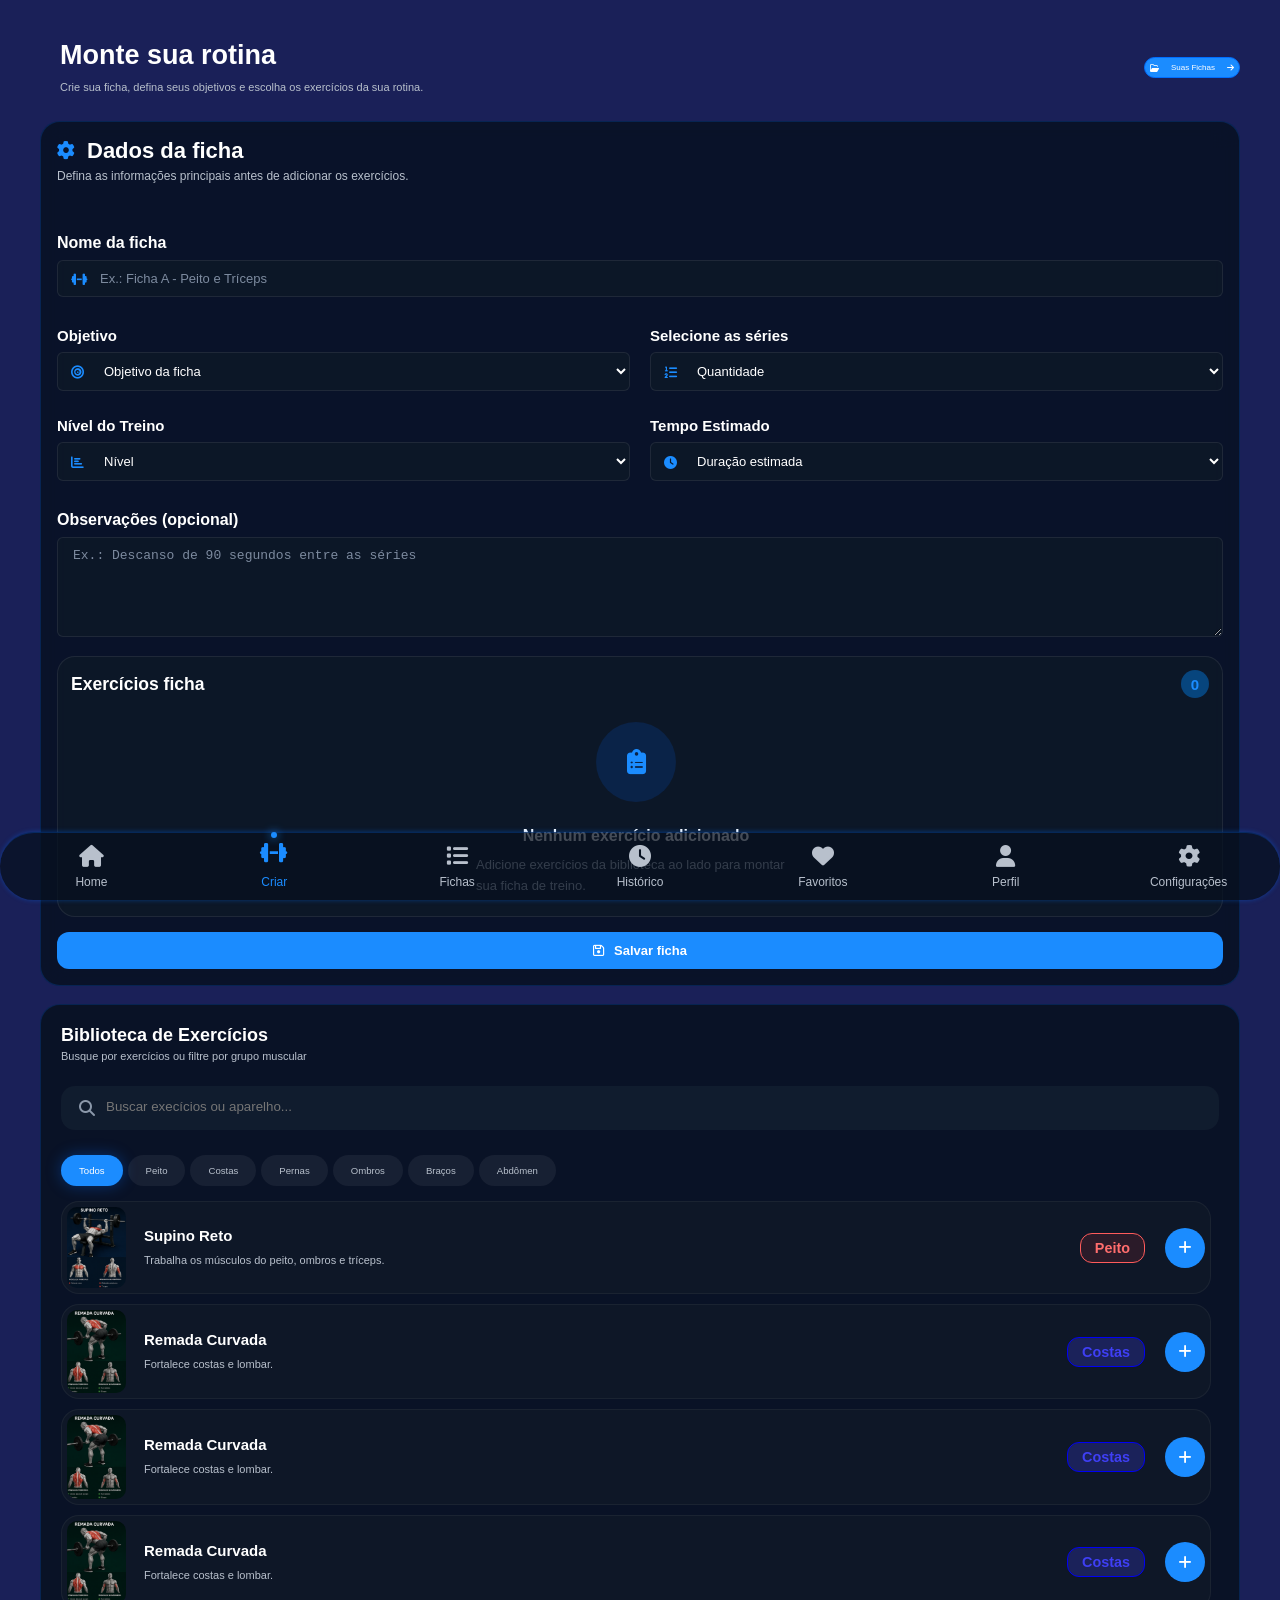
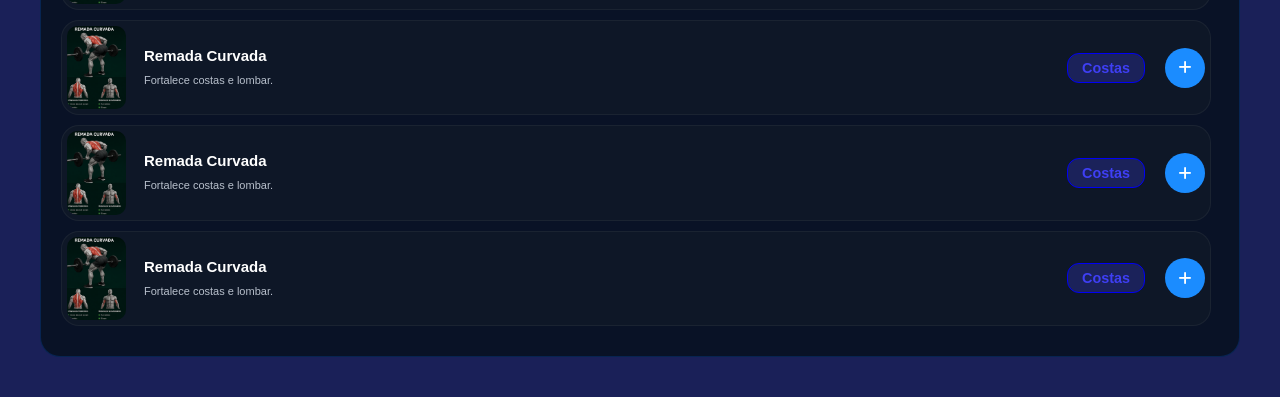
==== commit 8236e4fa: "Implementar  séries dinâmicas na ficha de treino" ====
--- a/pages/criar-treino.html
+++ b/pages/criar-treino.html
@@ -104,41 +104,31 @@
                     <small class="mensagem-erro" id="erro-objetivo"></small>
                         </div>
                     </div>
+
                     <div class="campo-formulario">
-                        <label for="dia">Dia da semana</label>
+                        <label for="quantidade-series">Selecione as séries</label>
 
                         <div class="campo-icone">
-                            <i class="fa-solid fa-calendar"></i>
-
-
-                            <select name="dia" id="dia-semana">
-                                <option value="" class="option-placeholder" >Dia do treino </option>
-                                <option value="segunda">
-                                    Segunda-Feira
-                                </option>
-                                <option value="terca">
-                                    Terça-Feira
-                                </option>
-                                <option value="quarta">
-                                    Quarta-Feira
-                                </option>
-                                <option value="quinta">
-                                    Quinta-Feira
-                                </option>
-                                <option value="sexta">
-                                    Sexta-Feira
-                                </option>
-                                <option value="sabado">
-                                    Sabádo
-                                </option>
-                                <option value="domingo">
-                                    Domingo
-                                </option>
+                            <i class="fa-solid fa-list-ol"></i>
+
+
+                            <select name="series" id="quantidade-series">
+                                <option value="" class="option-placeholder" >Quantidade</option>
+
+  
+                                <option value="1">1 Série</option>
+                                <option value="2">2 Séries</option>
+                                <option value="3">3 Séries</option>
+                                <option value="4">4 Séries</option>
+                                <option value="5">5 Séries</option>
+                                <option value="6">6 Séries</option>
                             </select>
-                    <!-- Mensagem de erro, se o campo tiver vazio -->
-                    <small class="mensagem-erro" id="erro-dia-semana"></small>
+
+                    <!-- Mensagem de erro, se o campo tiver vazio -->
+                    <small class="mensagem-erro" id="erro-quantidade-series"></small>
                         </div>
                     </div>
+
                     <div class="campo-formulario">
 
                        <label for="nivel">Nível do Treino</label>
--- a/css/global.css
+++ b/css/global.css
@@ -132,9 +132,9 @@
     border-top: 1px solid rgba(0, 110, 255, .25);
 
     box-shadow:
-        0 0 12px rgba(0, 110, 255, .40);
-
-    border-radius: 20px 20px 0 0;
+        0 0 5px rgba(0, 110, 255, .40);
+
+    border-radius: 70px;
 
     z-index: 1000;
 }
@@ -226,4 +226,10 @@
     .menu-inferior a span {
         font-size: 11px;
     }
+}
+
+@media (max-width: 767px) {
+    .menu-inferior  span {
+        display: none;
+    }
 }
--- a/css/criar-treino.css
+++ b/css/criar-treino.css
@@ -53,7 +53,7 @@
     justify-content: space-between;
     align-items: center;
 
-    margin-bottom: 35px;
+    margin-bottom: 25px;
 }
 
 
@@ -74,7 +74,7 @@
 
 
 .cabecalho-titulo h1 {
-    font-size: 44px;
+    font-size: 27px;
     font-weight: 700;
 
     margin-bottom: 8px;
@@ -82,7 +82,7 @@
 
 
 .cabecalho-titulo p {
-    font-size: 17px;
+    font-size: 11px;
 
     color: var(--criar-texto-secundario);
 
@@ -99,6 +99,7 @@
 
 .cabecalho-icone i {
     position: absolute;
+    
 
     left: 50px;
     top: 50%;
@@ -107,6 +108,8 @@
 
     color: #8b98aa;
 
+    
+
     pointer-events: none;
 }
 
@@ -116,12 +119,15 @@
 .cabecalho-link a {
     display: flex;
     align-items: center;
+    justify-content: center;
 
     gap: 12px;
 
-    padding: 14px 22px;
-
-    border-radius: 14px;
+    padding: 5px 5px;
+
+    border-radius: 11px;
+
+    font-size: 8px;
 
     border: 1px solid var(--cor-primaria);
 
@@ -153,14 +159,10 @@
 
 .area-principal {
     display: grid;
-
-    grid-template-columns: 470px 1fr;
-
+    grid-template-columns: minmax(0, 1fr);
     gap: 18px;
-
-    height: calc(97vh - 210px);
-}
-
+    height: auto;
+}
 
 .card-treino,
 .biblioteca {
@@ -184,7 +186,7 @@
 
     border-radius: 20px;
 
-    padding: 30px;
+    padding: 16px;
 
     backdrop-filter: blur(12px);
 }
@@ -206,13 +208,14 @@
 }
 
 .titulo-card-topo h2 {
-    font-size: 28px;
+    font-size: 22px;
 }
 
 .titulo-card p {
     margin-top: 5px;
     color: var(--cor-texto-secundario);
     line-height: 1.3;
+    font-size: 12px;
 }
 
 
@@ -234,6 +237,8 @@
     display: grid;
 
     grid-template-columns: 1fr 1fr;
+
+    font-size: 15px;
 
     gap: 20px;
 }
@@ -246,11 +251,13 @@
 .campo-formulario textarea {
     width: 100%;
 
-    padding: 14px 18px;
+    padding: 10px 15px;
 
     border: 1px solid rgba(255, 255, 255, .08);
 
     border-radius: 6px;
+
+    font-size: 13px;
 
     background: var(--criar-fundo-campo);
 
@@ -268,6 +275,7 @@
 .campo-icone input,
 .campo-icone select {
     padding-left: 42px;
+    
 }
 
 
@@ -281,7 +289,7 @@
 
     color: var(--cor-destaque);
 
-    font-size: 15px;
+    font-size: 13px;
 
     pointer-events: none;
 
@@ -308,13 +316,16 @@
 .campo-formulario input::placeholder,
 .campo-formulario textarea::placeholder {
     color: var(--criar-texto-placeholder);
+    
 }
 
 
 /* Textarea */
 
 .campo-formulario textarea {
-    min-height: 120px;
+    min-height: 100px;
+
+    
 
     resize: vertical;
 }
@@ -323,14 +334,17 @@
 /* Labels */
 
 .campo-formulario label {
+   
     display: block;
 
     margin-bottom: 8px;
 
     font-weight: 600;
 }
+
 .option-placeholder {
     color: var(--cor-placeholder);
+    
    
 }
 
@@ -346,7 +360,7 @@
 
     border-radius: 18px;
 
-    padding: 23px;
+    padding: 13px;
 }
 
 
@@ -355,6 +369,8 @@
 
     justify-content: space-between;
     align-items: center;
+
+    font-size: 15px;
 
     margin-bottom: 24px;
 }
@@ -418,6 +434,84 @@
         var(--cor-destaque)
         transparent;
 }
+/* Quando o exercício for salvo com sucesso */
+
+/* Confirmação de ficha salva */
+.conteudo-lista.salvamento-concluido {
+    display: flex;
+    flex-direction: column;
+    align-items: center;
+    justify-content: center;
+    text-align: center;
+    gap: 16px;
+
+    min-height: 280px;
+    padding: 25px 18px;
+
+    background: rgba(16, 185, 129, 0.08);
+    border: 1px solid rgba(74, 222, 128, 0.35);
+    border-radius: 18px;
+
+    animation: aparecerConfirmacao 0.5s ease;
+}
+
+/* Ícone de sucesso */
+.confirmacao-salvamento i {
+    color: #4ade80;
+    font-size: 60px;
+
+    animation: animarSucesso 0.6s ease;
+}
+
+/* Título */
+.confirmacao-salvamento h4 {
+    margin-top: 5px;
+    color: #4ade80;
+    font-size: 22px;
+    font-weight: 700;
+    margin: 0;
+}
+
+
+
+/* Mensagem */
+.confirmacao-salvamento p {
+    max-width: 300px;
+    color: #cbd5e1;
+    font-size: 15px;
+    line-height: 1.6;
+    margin: 0;
+}
+
+/* Entrada suave do card */
+@keyframes aparecerConfirmacao {
+    from {
+        opacity: 0;
+        transform: translateY(12px);
+    }
+
+    to {
+        opacity: 1;
+        transform: translateY(0);
+    }
+}
+
+/* Animação do ícone */
+@keyframes animarSucesso {
+    0% {
+        transform: scale(0.5);
+        opacity: 0;
+    }
+
+    70% {
+        transform: scale(1.15);
+    }
+
+    100% {
+        transform: scale(1);
+        opacity: 1;
+    }
+}
 
 
 /* Scrollbar */
@@ -463,7 +557,7 @@
 
     color: var(--cor-destaque);
 
-    font-size: 36px;
+    font-size: 25px;
 }
 
 
@@ -473,7 +567,7 @@
     align-items: center;
     justify-content: center;
 
-    font-size: 22px;
+    font-size: 16px;
     font-weight: 700;
 
     margin-bottom: 10px;
@@ -491,7 +585,7 @@
 
     color: var(--criar-texto-secundario);
 
-    font-size: .95rem;
+    font-size: 13px;
 }
 
 
@@ -502,7 +596,7 @@
 .acoes-treino button {
     width: 100%;
 
-    padding: 14px 20px;
+    padding: 11px 15px;
 
     border: none;
 
@@ -512,7 +606,7 @@
 
     color: white;
 
-    font-size: 1rem;
+    font-size: 13px;
     font-weight: 600;
 
     cursor: pointer;
@@ -591,7 +685,7 @@
 
     color: #ff5c5c;
 
-    font-size: .85em;
+    font-size: .70em;
 }
 
 
@@ -622,24 +716,25 @@
 
     border-radius: 20px;
 
-    padding: 28px;
+    padding: 20px;
 }
 
 
 .biblioteca header {
-    margin-bottom: 25px;
+    margin-bottom: 12px;
 }
 
 
 .biblioteca h2 {
-    font-size: 28px;
-
-    margin-bottom: 8px;
+    font-size: 18px;
+
+    margin-bottom: 2px;
 }
 
 
 .biblioteca p {
     color: var(--criar-texto-secundario);
+    font-size: 11px;
 
     line-height: 1.5;
 }
@@ -652,7 +747,7 @@
 .campo-busca {
     position: relative;
 
-    margin: 25px 0;
+    margin: 10px 0;
 }
 
 
@@ -673,7 +768,7 @@
 .campo-busca input {
     width: 100%;
 
-    padding: 16px 20px 16px 52px;
+    padding: 13px 15px 16px 45px;
 
     border: none;
 
@@ -694,9 +789,9 @@
 .filtros {
     display: flex;
 
-    gap: 10px;
-
-    margin: 25px 0;
+    gap: 5px;
+
+    margin: 15px 0;
 
     flex-wrap: wrap;
 }
@@ -713,7 +808,7 @@
 
     color: var(--criar-texto-secundario);
 
-    font-size: .9em;
+    font-size: .6em;
 
     cursor: pointer;
 
@@ -743,13 +838,17 @@
    ========================= */
 
 .card-exercicio {
-    display: flex;
-
-    align-items: center;
+
+
+    display: flex;
+
+    align-items: center;
+
+    
 
     gap: 18px;
 
-    padding: 16px 18px;
+    padding: 5px;
 
     background: var(--criar-fundo-exercicio);
 
@@ -776,7 +875,7 @@
 /* Imagem */
 
 .card-exercicio img {
-    width: 120px;
+    width: 59px;
     
 
     border-radius: 10px;
@@ -802,7 +901,7 @@
 
 
 .conteudo-exercicio h3 {
-    font-size: 20px;
+    font-size: 15px;
 
     font-weight: 700;
 
@@ -815,7 +914,7 @@
 
     line-height: 1.5;
 
-    font-size: .95rem;
+    font-size: .80rem;
 }
 
 
@@ -825,6 +924,7 @@
     display: flex;
 
     align-items: center;
+    
 
     gap: 20px;
 
@@ -928,8 +1028,8 @@
 /* Botão adicionar */
 
 .lista-exercicio button {
-    width: 44px;
-    height: 44px;
+    width: 40px;
+    height: 40px;
 
     border: none;
 
@@ -939,7 +1039,7 @@
 
     color: white;
 
-    font-size: 20px;
+    font-size: 15px;
 
     cursor: pointer;
 
--- a/css/treino.css
+++ b/css/treino.css
@@ -66,14 +66,14 @@
 }
 
 .titulo-pagina h1 {
-    font-size: 32px;
+    font-size: 20px;
     font-weight: 700;
     color: var(--cor-texto);
     line-height: 1.1;
 }
 
 .titulo-pagina p {
-    font-size: 14px;
+    font-size: 11px;
     color: var(--cor-texto-secundario);
 }
 
@@ -85,7 +85,7 @@
     justify-content: center;
     gap: 9px;
 
-    padding: 12px 18px;
+    padding: 10px 15px;
 
     
     color: var(--cor-texto);
@@ -98,7 +98,7 @@
 
     text-decoration: none;
 
-    font-size: 14px;
+    font-size: 11px;
     font-weight: 600;
 
     transition: 
@@ -133,7 +133,7 @@
 .card-resumo {
     position: relative;
     min-height: 80px;
-    padding: 16px;
+    padding: 10px;
     border: 1px solid var(--treino-borda-card);
     border-radius: 15px;
     color: var(--treino-card-texto);
@@ -159,21 +159,21 @@
 
 /* Titulo */
 .card-resumo-conteudo > span {
-    font-size: 13px;
+    font-size: 10px;
     font-weight: 500;
 
 }
 
 /* número */
 .card-resumo-conteudo strong {
-    font-size: 25px;
+    font-size: 18px;
     font-weight: 700;
     line-height: 1;
 }
 
 /* Unidade "min" */
 .card-resumo-conteudo strong small {
-    font-size: 10px;
+    font-size: 5px;
     margin-left: 3px;
     font-weight: 600;
 
@@ -183,7 +183,7 @@
 /* Ícone */
 .card-resumo > i {
     margin-left: auto;
-    font-size: 20px;
+    font-size: 15px;
     opacity: .75;
 }
 
@@ -213,10 +213,10 @@
 
     align-items: center;
 
-    gap: 28px;
+    gap: 5px;
 
     margin-top: 20px;
-    margin-bottom: 24px;
+    margin-bottom: 5px;
 }
 
 /* campo busca */
@@ -230,11 +230,11 @@
 /* input */
 
 .campo-busca-treinos input {
-    width: 100%;
-
-    height: 48px;
-
-    padding: 0 18px 0 48px;
+  
+
+    height: 40px;
+
+    padding: 0 15px 0 45px;
 
     border: 1px solid var(--treino-borda-card);
 
@@ -245,7 +245,7 @@
 
     font-family: var(--font-padrao);
 
-    font-size: 14px;
+    font-size: 10px;
 
     outline: none;
 
@@ -263,7 +263,7 @@
     transform: translateY(-50%);
 
    
-
+    font-size: 13px;
     pointer-events: none;
 }
 
@@ -287,9 +287,9 @@
 }
 
 .filtro-objetivo select {
-    width: 100%;
-    height: 48px;
-    padding: 0 16px;
+    width: 120px;
+    height: 40px;
+    padding: 0 10px;
     border: 1px solid var(--treino-borda-card);
     border-radius: 8px;
 
@@ -298,7 +298,7 @@
 
     font-family: var(--font-padrao);
 
-    font-size: 14px;
+    font-size: 10px;
     outline: none;
     cursor: pointer;
 
@@ -314,8 +314,8 @@
 /* Botão de filtros */
 
 .btn-filtros {
-    width: 48px;
-    height: 48px;
+    width: 60px;
+    height: 40px;
 
     display: flex;
     align-items: center;
@@ -349,10 +349,11 @@
 
 .lista-treinos {
     display: grid;
-    grid-template-columns: repeat(auto-fit, minmax(500px, 1fr));  /* O navegador calcula automaticamente quantos cards cabem */
-
-    gap: 10px;
-    padding: 20px 20px;
+    grid-template-columns: minmax(0, 1fr);  /* O navegador calcula automaticamente quantos cards cabem */
+
+    gap: 8px;
+    padding: 7px 5px;
+    box-sizing: border-box;
 
     
 
@@ -361,7 +362,10 @@
 
 .card-ficha {
     display: flex;
-    min-height: 260px;
+    width: 100%;
+    min-width: 0;
+   
+    min-height: 100px;
     background: rgba(3, 15, 30, .88);
     border: 2px solid var(--cor-primaria);
     border-radius: 22px;
@@ -371,8 +375,8 @@
 
 /* imagem */
 .imagem-ficha {
-    width: 30%;
-    min-height: 260px;
+    width: 20%;
+    min-height: 150px;
     flex-shrink: 0;
     overflow: hidden;
     
@@ -388,8 +392,9 @@
 /* Conteúdo da ficha */
 .conteudo-ficha {
 
-    width: 65%;
-    padding: 10px 15px;
+    flex: 1;
+    width: auto;
+    padding: 5px 10px;
     box-sizing: border-box;
     min-width: 0;
 }
@@ -398,12 +403,12 @@
     display: flex;
     justify-content: space-between;
     align-items: center;
-    gap: 10px;
+    gap: 5px;
 }
 /* Titulo  */
 .cabecalho-ficha h2 {
     color: var(--cor-texto);
-    font-size: 23px;
+    font-size: 14px;
     font-weight: 700;
     margin: 0;
     white-space: nowrap;
@@ -420,7 +425,7 @@
     align-items: center;
     gap: 6px;
 
-    padding: 6px 10px;
+    padding: 3px 5px;
 
     color: var(--cor-destaque);
     background: rgba(0, 110, 255, 0.12);
@@ -428,7 +433,7 @@
     border: 1px solid var(--cor-destaque);
     border-radius: 20px;
 
-    font-size: 14px;
+    font-size: 10px;
     font-weight: 600;
 
     white-space: nowrap;
@@ -439,21 +444,21 @@
     font-size: 13px;
 }
 
-/* Dia da semana  */
-.dia-ficha {
+/* quantidade series */
+.quantidade-series {
     display: flex;
     align-items: center;
     gap: 10px;
 
-    margin: 8px 0 16px;
+    margin: 5px 0 10px;
 
     color: rgba(190, 220, 255, 0.85);
-    font-size: 15px;
-}
-
-.dia-ficha i {
+    font-size: 13px;
+}
+
+.quantidade-series i {
     color: var(--cor-texto);
-    font-size: 15px;
+    font-size: 13px;
 }
 
 /* Bloco de informação da ficha do meio  */
@@ -462,7 +467,9 @@
     align-items: center;
     gap: 15px;
 
-    padding: 10px 12px;
+    
+
+    padding: 5px 8px;
 
     border: 1px solid var(--cor-destaque);
     border-radius: 12px;
@@ -470,7 +477,7 @@
     margin-bottom: 14px;
 
     color: var(--cor-texto);
-    font-size: 14px;
+    font-size: 10px;
 }
 
 /* Criando as divisorias  */
@@ -499,12 +506,13 @@
     gap: 4px 8px;
     color: rgba(190, 220, 255, 0.85);
 
-    font-size: 13px;
+    font-size: 12px;
 }
 
 .exercicios-ficha > i {
     color: var(--cor-destaque);
     margin-right: 5px;
+    font-size: 13px;
 }
 
 /* OS pontos de divisoria */
@@ -535,10 +543,10 @@
     border: none;
     border-radius: 6px;
 
-    padding: 6px 10px;
-
-    font-size: 12px;
-    font-weight: 600;
+    padding: 6px 8px;
+
+    font-size: 8px;
+    font-weight: 800;
 
     cursor: pointer;
 
@@ -571,21 +579,24 @@
 
 /* Botão editar */
 .btn-editar {
+    display: flex;
+    align-items: center;
+
+
     background: var(--treino-fundo-input);
     color: var(--cor-destaque);
 
 
-    display: flex;
-    align-items: center;
+
     gap: 5px;
 
     cursor: pointer;
 
     border: 1px solid var(--treino-borda-hover);
     border-radius: 6px;
-    padding: 6px 10px;
+    padding: 6px 8px;
     font-weight: 600;
-    font-size: 12px;
+    font-size: 8px;
 
 
 }
@@ -603,8 +614,8 @@
     align-items: center;
     justify-content: center;
 
-    width: 32px;
-    height: 32px;
+    width: 25px;
+    height: 25px;
     padding: 0;
 
     cursor: pointer;
@@ -617,3 +628,11 @@
     color: var(--treino-cor-excluir);
 }
 
+
+/* Card da minhas fichas, faz duas colunas no desktop */
+@media (min-width: 1024px) {
+    .lista-treinos {
+        grid-template-columns: repeat(auto-fit, minmax(500px, 1fr));
+    }
+}
+
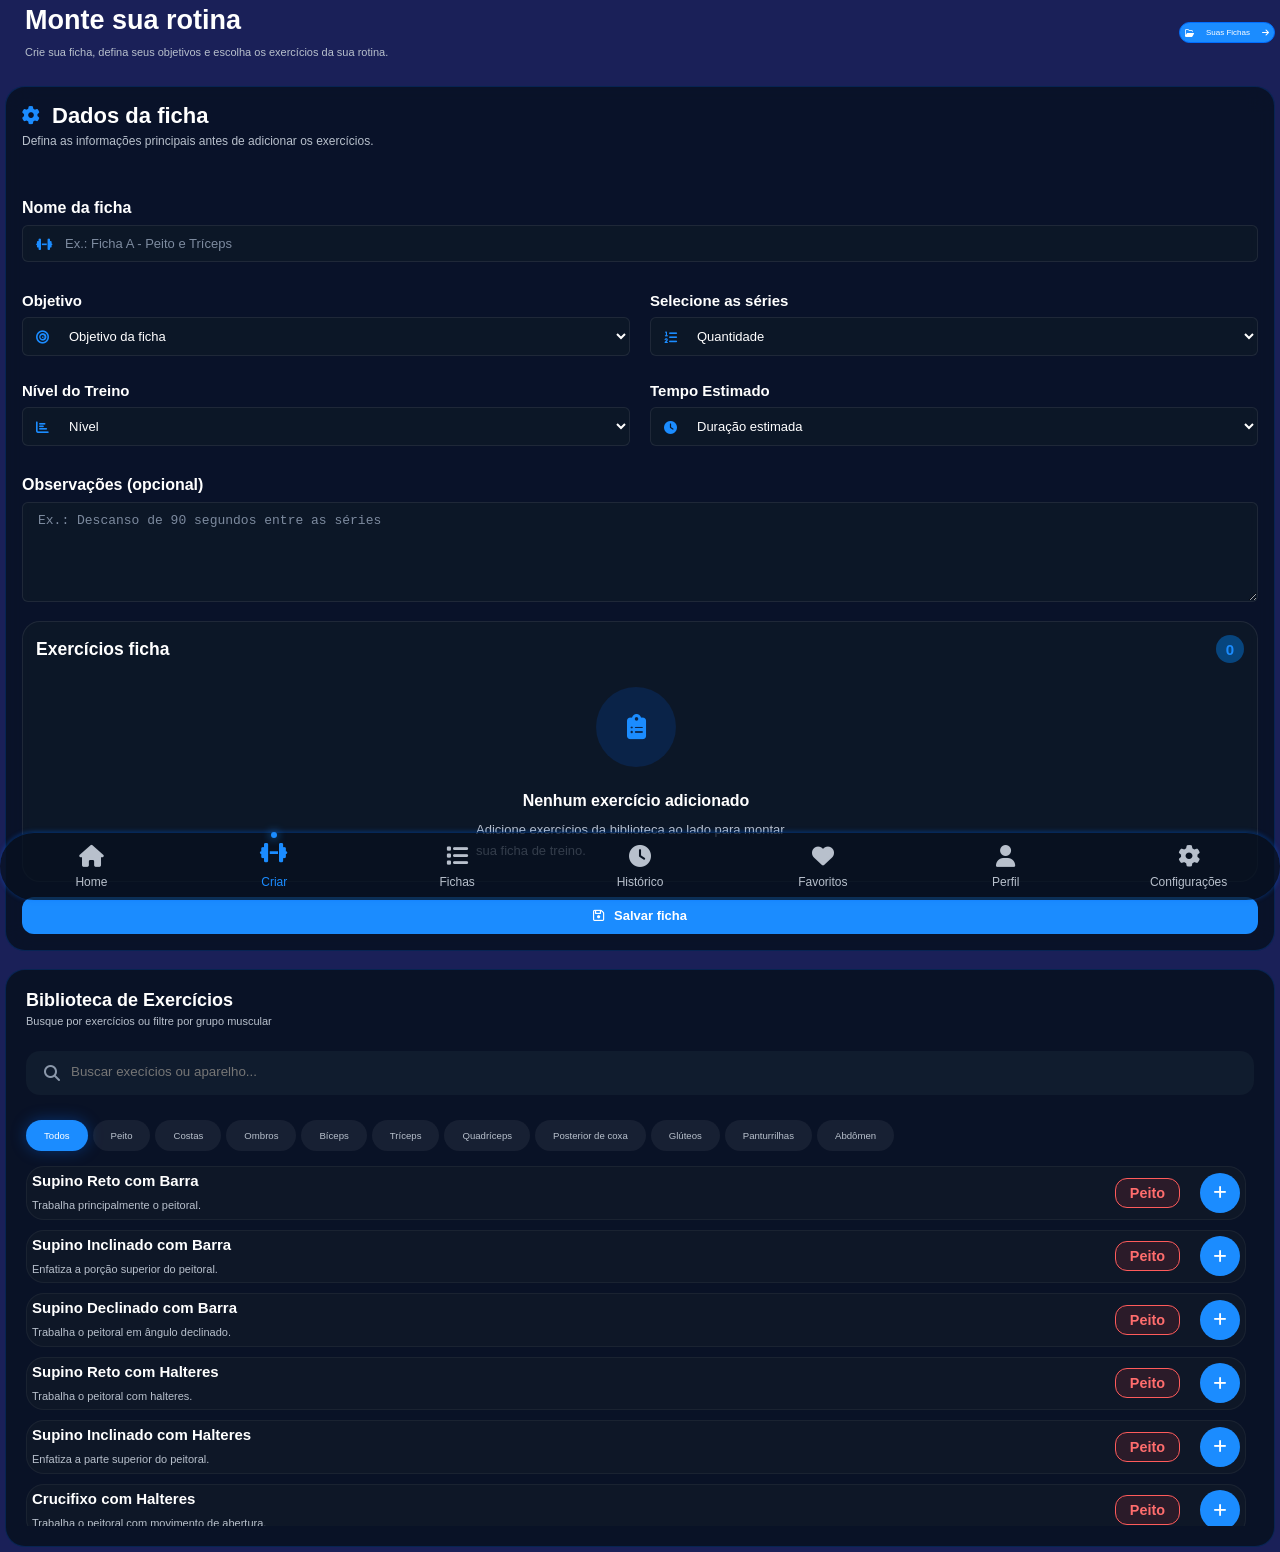
==== commit b9d0f4b9: "Ajustes a HOME" ====
--- a/pages/criar-treino.html
+++ b/pages/criar-treino.html
@@ -256,12 +256,17 @@
                 </div>
                 <div class="filtros">
                     <button class="ativo" data-filtro="todos">Todos</button>
-                    <button data-filtro="peito">Peito</button>
+                    <button data-filtro="peito">Peito</button> 
                     <button data-filtro="costas">Costas</button>
-                    <button data-filtro="pernas">Pernas</button>
                     <button data-filtro="ombros">Ombros</button>
-                    <button data-filtro="braco">Braços</button>
-                    <button data-filtro="abdomen">Abdômen</button>
+                    <button data-filtro="bíceps">Bíceps</button>
+                    <button data-filtro="tríceps">Tríceps</button>
+                    <button data-filtro="quadríceps">Quadríceps</button>
+                    <button data-filtro="posterior de coxa">Posterior de coxa</button>
+                    <button data-filtro="glúteos">Glúteos</button>
+                    
+                    <button data-filtro="panturrilhas">Panturrilhas</button>
+                    <button data-filtro="abdômen">Abdômen</button>
                 </div>
                 <div class="lista-exercicio">
                 <!--     <article class="card-exercicio" data-grupo="peito">
--- a/css/global.css
+++ b/css/global.css
@@ -71,41 +71,11 @@
 
 main {
     margin: auto;
-    padding: 40px;
+    padding: 5px;
 }
 
 
-/* =========================
-   LOGO
-   ========================= */
 
-.logo {
-    display: flex;
-    align-items: center;
-
-    gap: 15px;
-    padding: 5px;
-}
-
-.logo i {
-    font-size: 34px;
-    color: var(--cor-destaque);
-}
-
-.logo span {
-    color: var(--cor-destaque);
-}
-
-.texto-logo h2 {
-    color: var(--cor-texto);
-    font-size: 20px;
-}
-
-.texto-logo span {
-    color: var(--cor-destaque);
-    font-size: 18px;
-    font-weight: bold;
-}
 
 
 /* =========================
@@ -211,25 +181,11 @@
 
 @media (max-width: 560px) {
 
-    main {
-        padding: 20px;
-    }
 
-    .menu-inferior {
-        height: 70px;
-    }
-
-    .menu-inferior a i {
-        font-size: 20px;
-    }
-
-    .menu-inferior a span {
-        font-size: 11px;
-    }
-}
 
 @media (max-width: 767px) {
     .menu-inferior  span {
         display: none;
     }
+}
 }
--- a/css/criar-treino.css
+++ b/css/criar-treino.css
@@ -985,22 +985,15 @@
 /* =========================
    LISTA DA BIBLIOTECA
    ========================= */
-
+/* Rolagem da biblioteca de exercícios */
 .lista-exercicio {
-    flex: 1;
-
-    min-height: 0;
-
+    max-height: 360px;
     overflow-y: auto;
-
     padding-right: 8px;
-
-    scrollbar-width: thin;
-
-    scrollbar-color:
-        var(--cor-destaque)
-        transparent;
-}
+    overscroll-behavior: contain;
+}
+
+
 
 
 .lista-exercicio::-webkit-scrollbar {
--- a/css/treino.css
+++ b/css/treino.css
@@ -349,10 +349,11 @@
 
 .lista-treinos {
     display: grid;
+    min-height: 20px;
     grid-template-columns: minmax(0, 1fr);  /* O navegador calcula automaticamente quantos cards cabem */
 
     gap: 8px;
-    padding: 7px 5px;
+    padding: 8px 10px;
     box-sizing: border-box;
 
     
@@ -363,7 +364,7 @@
 .card-ficha {
     display: flex;
     width: 100%;
-    min-width: 0;
+    
    
     min-height: 100px;
     background: rgba(3, 15, 30, .88);
@@ -373,26 +374,14 @@
     overflow: hidden;
 }
 
-/* imagem */
-.imagem-ficha {
-    width: 20%;
-    min-height: 150px;
-    flex-shrink: 0;
-    overflow: hidden;
-    
-}
-
-.imagem-ficha img {
-    width: 100%;
-    height: 100%;
-    object-fit: contain;
-    display: block;
-}
+
+
 
 /* Conteúdo da ficha */
 .conteudo-ficha {
 
     flex: 1;
+    
     width: auto;
     padding: 5px 10px;
     box-sizing: border-box;
@@ -498,31 +487,8 @@
     white-space: nowrap;
 }
 
-/* lista de exercícios da ficha. */
-.exercicios-ficha {
-    display: flex;
-    align-items: center;
-    flex-wrap: wrap;
-    gap: 4px 8px;
-    color: rgba(190, 220, 255, 0.85);
-
-    font-size: 12px;
-}
-
-.exercicios-ficha > i {
-    color: var(--cor-destaque);
-    margin-right: 5px;
-    font-size: 13px;
-}
-
-/* OS pontos de divisoria */
-.exercicios-ficha span + span::before {
-    content: "·";
-    color: var(--cor-destaque);
-    margin-right: 8px;
-    font-size: 20px;
-    
-}
+
+
 
 /* Linha azul antes do botões */
 .acoes-ficha {
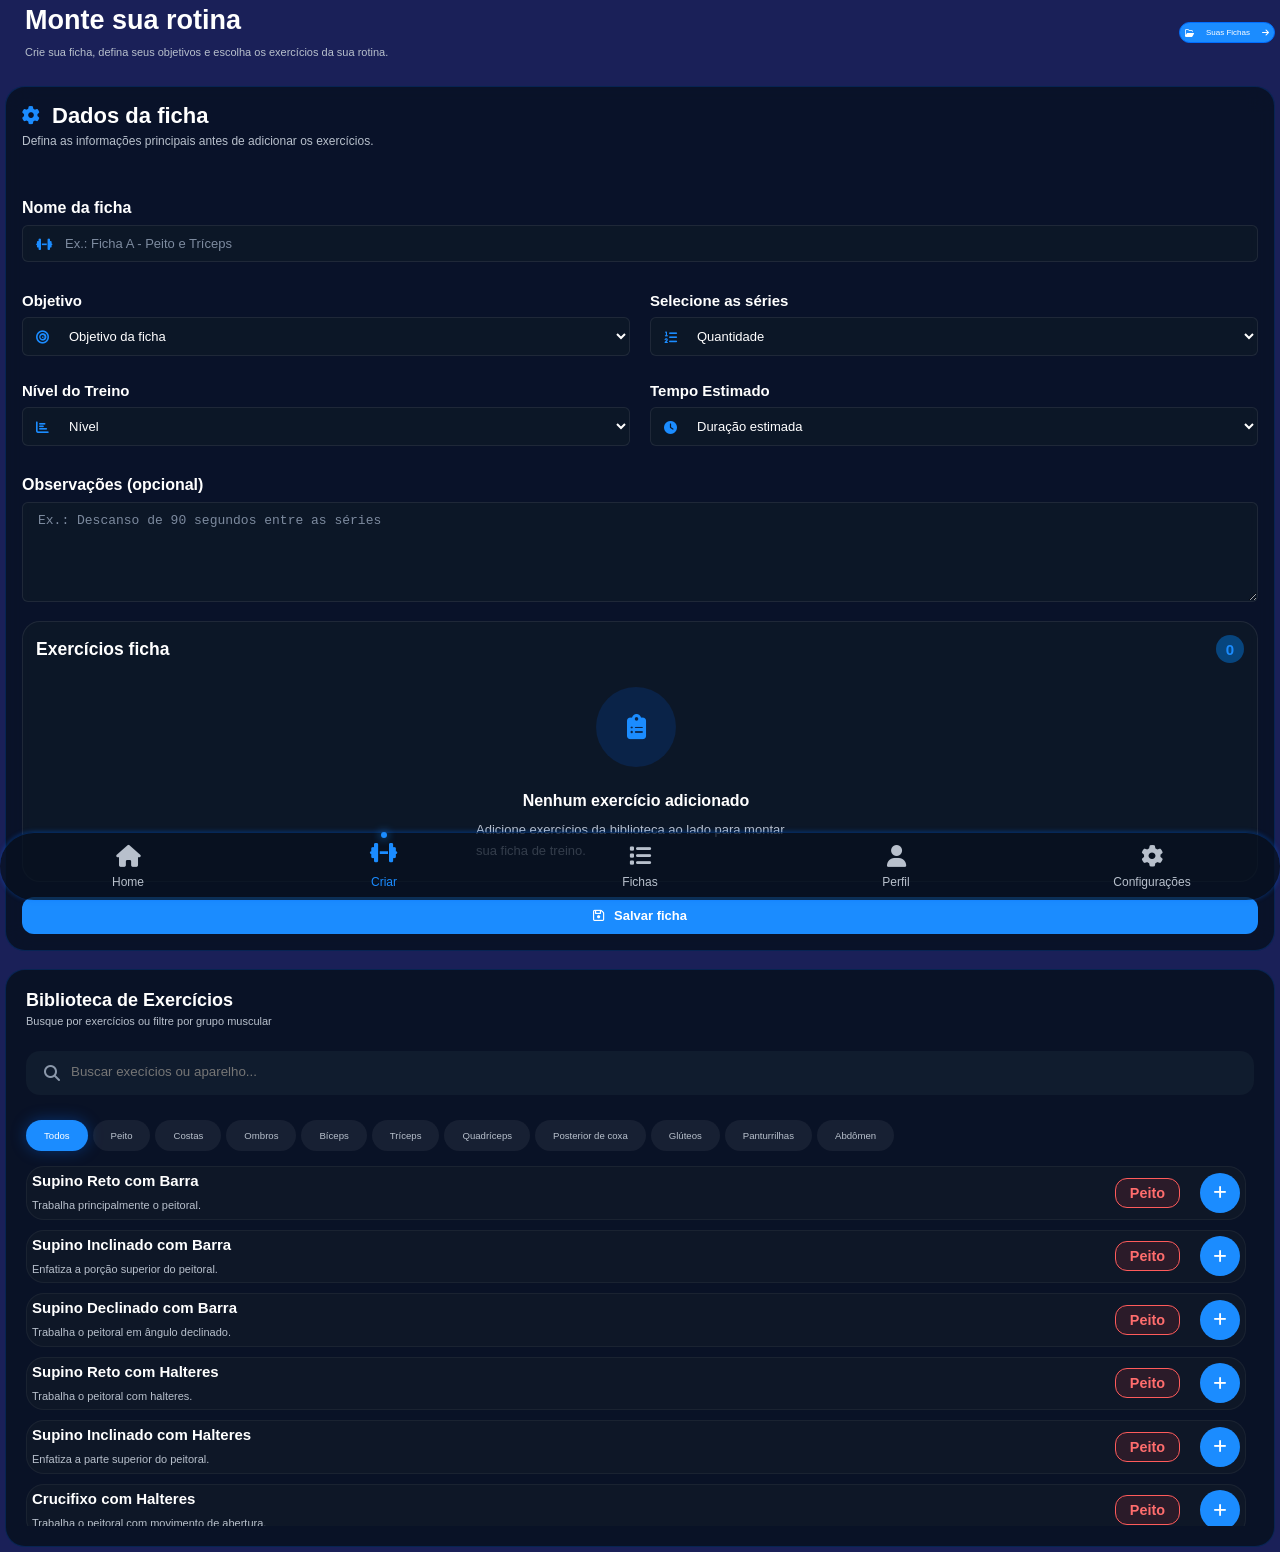
==== commit 9e1a8f81: "Novas funcionalidades na página home" ====
--- a/pages/criar-treino.html
+++ b/pages/criar-treino.html
@@ -329,15 +329,15 @@
                 <span>Fichas</span>
             </a>
 
-            <a href="historico-treino.html">
+<!--             <a href="historico-treino.html">
                 <i class="fa-solid fa-clock"></i>
                 <span>Histórico</span>
-            </a>
-
-            <a href="exercicios-favoritos.html">
+            </a> -->
+
+<!--             <a href="exercicios-favoritos.html">
                 <i class="fa-solid fa-heart"></i>
                 <span>Favoritos</span>
-            </a>
+            </a> -->
 
             <a href="perfil.html">
                 <i class="fa-solid fa-user"></i>
